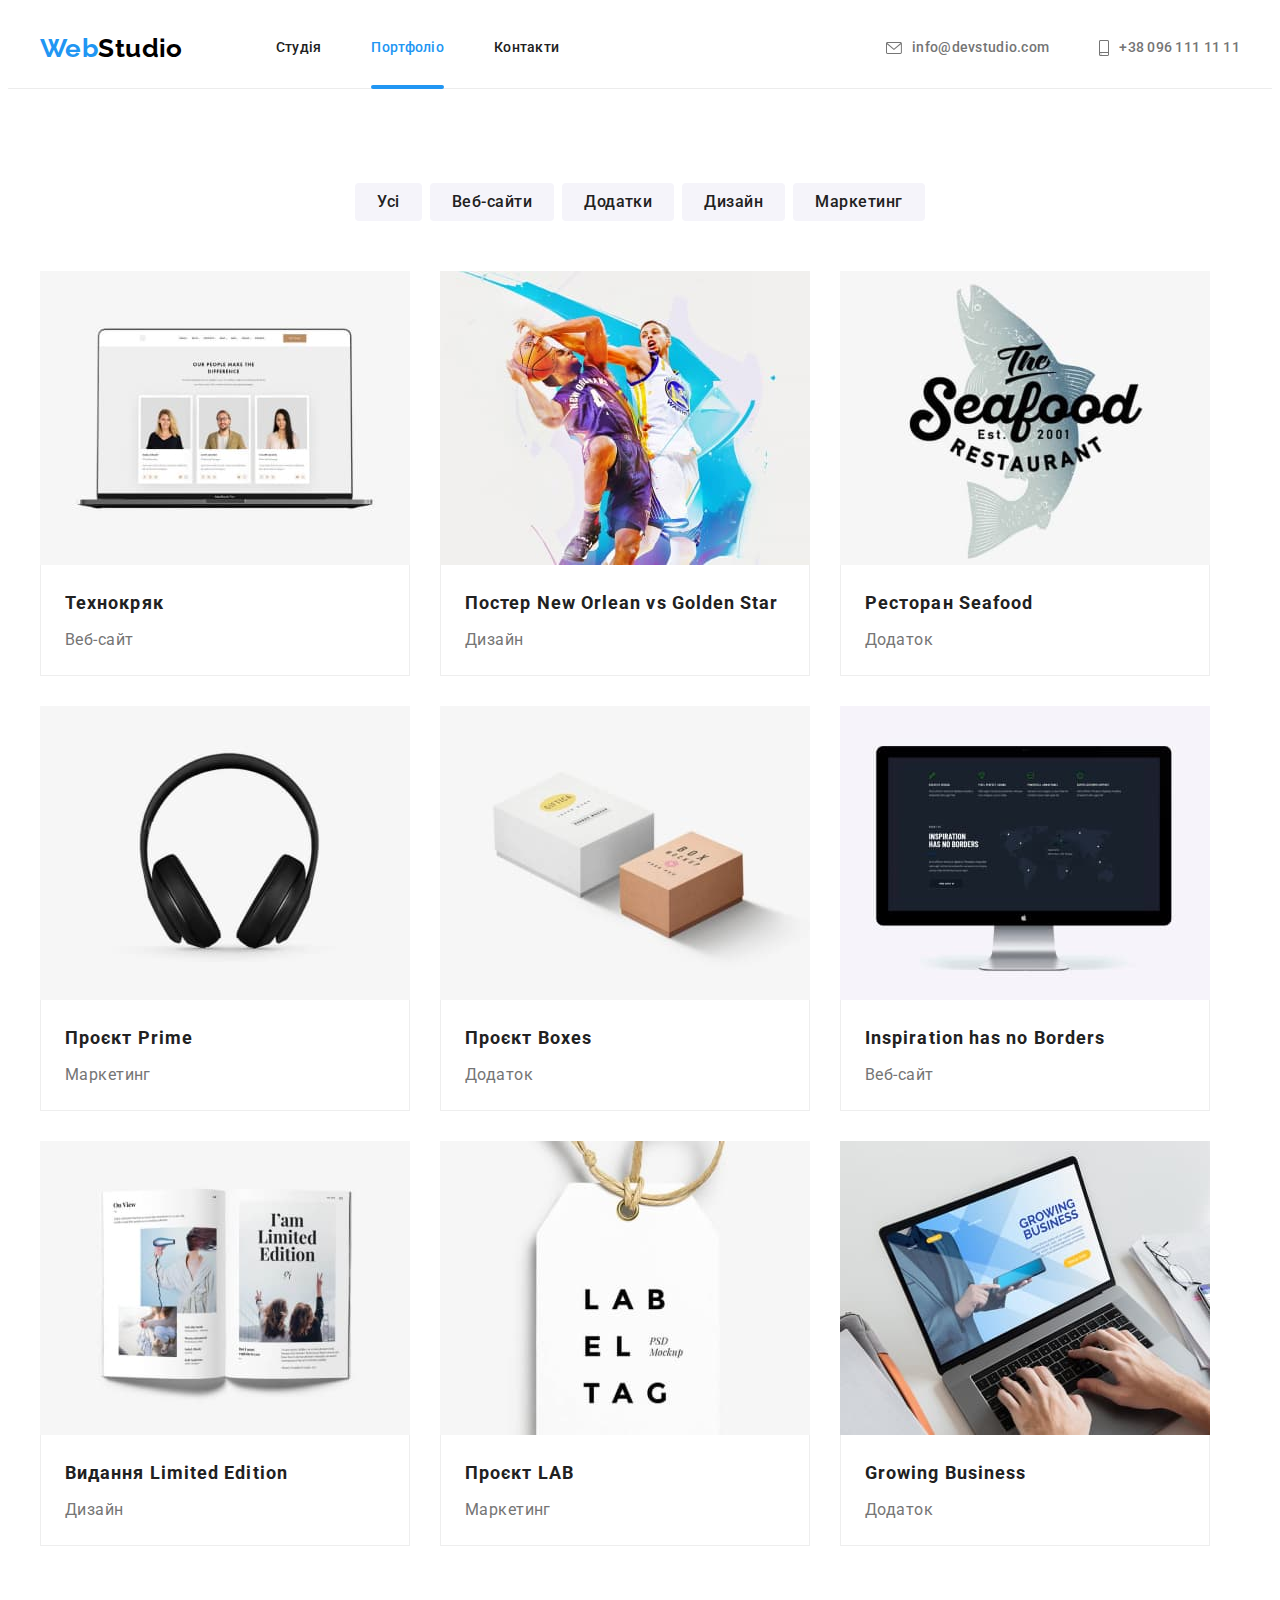
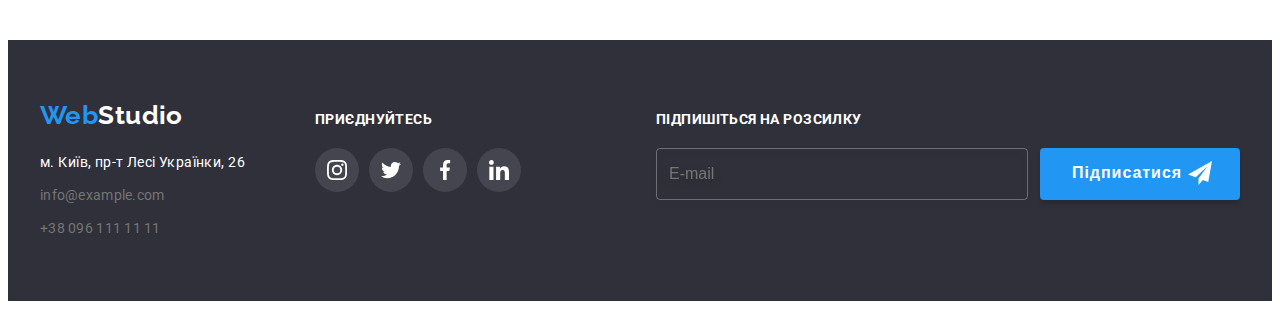
==== portfolio.html @ d04987ad "створили новий репозиторій" ====
<!DOCTYPE html>
<html lang="en">
  <head class="header">
    <meta charset="UTF-8" />
    <meta http-equiv="X-UA-Compatible" content="IE=edge" />
    <meta name="viewport" content="width=device-width, initial-scale=1.0" />
    <title>Document</title>
    <title>Snippets</title>
    <link rel="preconnect" href="https://fonts.googleapis.com" />
    <link rel="preconnect" href="https://fonts.gstatic.com" crossorigin />
    <link
      href="https://fonts.googleapis.com/css2?family=Raleway:wght@700&family=Roboto:wght@400;500;700;900&display=swap"
      rel="stylesheet"
    />
    <link
      rel="stylesheet"
      href="https://cdnjs.cloudflare.com/ajax/libs/modern-normalize/1.1.0/modern-normalize.min.css"
      integrity="sha512-wpPYUAdjBVSE4KJnH1VR1HeZfpl1ub8YT/NKx4PuQ5NmX2tKuGu6U/JRp5y+Y8XG2tV+wKQpNHVUX03MfMFn9Q=="
      crossorigin="anonymous"
      referrerpolicy="no-referrer"
    />
    <link rel="stylesheet" href="./css/styles.css" />
  </head>

  <body>
    <!-- header-portfolio -->

    <header class="header">
      <div class="container main-nav">
        <a class="logo" href="./index.html">Web<span class="logo-studio">Studio</span> </a>
        <nav class="header-nav">
          <ul class="site-nav">
            <li class="header-link"><a href="./index.html" class="link">Студія</a></li>
            <li class="header-link">
              <a href="./portfolio.html" class="link current">Портфоліо</a>
            </li>
            <li class="header-link"><a href="./" class="link">Контакти</a></li>
          </ul>
        </nav>
        <ul class="nav-contacts">
          <li class="contact-item">
            <a class="title-contact" href="mailto:info@devstudio.com">
              <svg class="contact-icon" width="16" height="12">
                <use href="./images/icons.svg#icon-envelope"></use></svg
              >info@devstudio.com</a
            >
          </li>
          <li class="contact-item">
            <a class="title-contact" href="tel:+380961111111">
              <svg class="contact-icon" width="10" height="16">
                <use href="./images/icons.svg#icon-smartphone"></use></svg
              >+38 096 111 11 11</a
            >
          </li>
        </ul>
      </div>
    </header>

    <!--main hero-->
    <main>
      <section class="main-portfolio">
        <div class="container">
          <!--H1 hidden-->
          <h1 class="vissually-hidden">Portfolio</h1>
          <ul class="buttons-portfolio">
            <li class="button-portfolio">
              <button class="button-filtr" type="button">Усі</button>
            </li>
            <li class="button-portfolio">
              <button class="button-filtr" type="button">Веб-сайти</button>
            </li>
            <li class="button-portfolio">
              <button class="button-filtr" type="button">Додатки</button>
            </li>
            <li class="button-portfolio">
              <button class="button-filtr" type="button">Дизайн</button>
            </li>
            <li class="button-portfolio">
              <button class="button-filtr" type="button">Маркетинг</button>
            </li>
          </ul>

          <ul class="photo-portfolio">
            <li class="filtr-item">
              <a class="portfolio-link" href="./portfolio.html">
                <div class="team-thumb">
                  <img src="./images/ourpeople.jpg" alt="ourpeople" width="370" height="294" />
                  <div class="portfolio-overlay">
                    <p class="portfolio-overlay-text">
                      Ресурс пропонує комплексні пропозиції з різним рівнем функціоналу та сервісів.
                      Все це дозволить відвідувачу отримати вичерпні відомості про компанію чи
                      приватну особу.
                    </p>
                  </div>
                </div>
                <div class="title-stule">
                  <h2 class="portfolio-title">Технокряк</h2>
                  <p class="title-filtr">Веб-сайт</p>
                </div>
              </a>
            </li>
            <li class="filtr-item">
              <a class="portfolio-link" href="./portfolio.html">
                <div class="team-thumb">
                  <img src="./images/bascetbool.jpg" alt="bascetbool" width="370" height="294" />
                  <div class="portfolio-overlay">
                    <p class="portfolio-overlay-text">
                      Ресурс пропонує комплексні пропозиції з різним рівнем функціоналу та сервісів.
                      Все це дозволить відвідувачу отримати вичерпні відомості про компанію чи
                      приватну особу.
                    </p>
                  </div>
                </div>
                <div class="title-stule">
                  <h2 class="portfolio-title">Постер New Orlean vs Golden Star</h2>
                  <p class="title-filtr">Дизайн</p>
                </div>
              </a>
            </li>
            <li class="filtr-item">
              <a class="portfolio-link" href="./portfolio.html">
                <div class="team-thumb">
                  <img src="./images/seafood.jpg" alt="seafood" width="370" height="294" />
                  <div class="portfolio-overlay">
                    <p class="portfolio-overlay-text">
                      Ресурс пропонує комплексні пропозиції з різним рівнем функціоналу та сервісів.
                      Все це дозволить відвідувачу отримати вичерпні відомості про компанію чи
                      приватну особу.
                    </p>
                  </div>
                </div>
                <div class="title-stule">
                  <h2 class="portfolio-title">Ресторан Seafood</h2>
                  <p class="title-filtr">Додаток</p>
                </div>
              </a>
            </li>
            <li class="filtr-item">
              <a class="portfolio-link" href="./portfolio.html">
                <div class="team-thumb">
                  <img src="./images/naysniki.jpg" alt="naysniki" width="370" height="294" />
                  <div class="portfolio-overlay">
                    <p class="portfolio-overlay-text">
                      Ресурс пропонує комплексні пропозиції з різним рівнем функціоналу та сервісів.
                      Все це дозволить відвідувачу отримати вичерпні відомості про компанію чи
                      приватну особу.
                    </p>
                  </div>
                </div>
                <div class="title-stule">
                  <h2 class="portfolio-title">Проєкт Prime</h2>
                  <p class="title-filtr">Маркетинг</p>
                </div>
              </a>
            </li>
            <li class="filtr-item">
              <a class="portfolio-link" href="./portfolio.html">
                <div class="team-thumb">
                  <img src="./images/box.jpg" alt="box" width="370" height="294" />
                  <div class="portfolio-overlay">
                    <p class="portfolio-overlay-text">
                      Ресурс пропонує комплексні пропозиції з різним рівнем функціоналу та сервісів.
                      Все це дозволить відвідувачу отримати вичерпні відомості про компанію чи
                      приватну особу.
                    </p>
                  </div>
                </div>
                <div class="title-stule">
                  <h2 class="portfolio-title">Проєкт Boxes</h2>
                  <p class="title-filtr">Додаток</p>
                </div>
              </a>
            </li>
            <li class="filtr-item">
              <a class="portfolio-link" href="./portfolio.html">
                <div class="team-thumb">
                  <img src="./images/comp.jpg" alt="comp" width="370" height="294" />
                  <div class="portfolio-overlay">
                    <p class="portfolio-overlay-text">
                      Ресурс пропонує комплексні пропозиції з різним рівнем функціоналу та сервісів.
                      Все це дозволить відвідувачу отримати вичерпні відомості про компанію чи
                      приватну особу.
                    </p>
                  </div>
                </div>
                <div class="title-stule">
                  <h2 class="portfolio-title">Inspiration has no Borders</h2>
                  <p class="title-filtr">Веб-сайт</p>
                </div>
              </a>
            </li>
            <li class="filtr-item">
              <a class="portfolio-link" href="./portfolio.html">
                <div class="team-thumb">
                  <img
                    src="./images/limitededition.jpg"
                    alt="book limitededition"
                    width="370"
                    height="294"
                  />
                  <div class="portfolio-overlay">
                    <p class="portfolio-overlay-text">
                      Ресурс пропонує комплексні пропозиції з різним рівнем функціоналу та сервісів.
                      Все це дозволить відвідувачу отримати вичерпні відомості про компанію чи
                      приватну особу.
                    </p>
                  </div>
                </div>
                <div class="title-stule">
                  <h2 class="portfolio-title">Видання Limited Edition</h2>
                  <p class="title-filtr">Дизайн</p>
                </div>
              </a>
            </li>
            <li class="filtr-item">
              <a class="portfolio-link" href="./portfolio.html">
                <div class="team-thumb">
                  <img src="./images/labeltag.jpg" alt="labeltag" width="370" height="294" />
                  <div class="portfolio-overlay">
                    <p class="portfolio-overlay-text">
                      Ресурс пропонує комплексні пропозиції з різним рівнем функціоналу та сервісів.
                      Все це дозволить відвідувачу отримати вичерпні відомості про компанію чи
                      приватну особу.
                    </p>
                  </div>
                </div>
                <div class="title-stule">
                  <h2 class="portfolio-title">Проєкт LAB</h2>
                  <p class="title-filtr">Маркетинг</p>
                </div>
              </a>
            </li>
            <li class="filtr-item">
              <a class="portfolio-link" href="./portfolio.html">
                <div class="team-thumb">
                  <img src="./images/nout.jpg" alt="nout" width="370" height="294" />
                  <div class="portfolio-overlay">
                    <p class="portfolio-overlay-text">
                      Ресурс пропонує комплексні пропозиції з різним рівнем функціоналу та сервісів.
                      Все це дозволить відвідувачу отримати вичерпні відомості про компанію чи
                      приватну особу.
                    </p>
                  </div>
                </div>
                <div class="title-stule">
                  <h2 class="portfolio-title">Growing Business</h2>
                  <p class="title-filtr">Додаток</p>
                </div>
              </a>
            </li>
          </ul>
        </div>
      </section>
    </main>
    <!--footer-->

    <footer class="footer">
      <div class="container footer-social">
        <div class="footer-contacts">
          <a class="logo" href="./index.html">Web<span class="logo-studiof">Studio</span> </a>

          <address class="footer-adress">
            <ul class="footer-list">
              <li class="footer-item">
                <a
                  class="title-adress"
                  href="https://goo.gl/maps/m3JeE5dXYkWtEr1z5"
                  target="_blank"
                  rel="noopener nofollow noreferrer"
                  >м. Київ, пр-т Лесі Українки, 26</a
                >
              </li>
              <li class="footer-item">
                <a class="title-contact" href="mailto:info@example.com">info@example.com</a>
              </li>
              <li class="footer-item">
                <a class="title-contact" href="tel:+380961111111">+38 096 111 11 11</a>
              </li>
            </ul>
          </address>
        </div>
        <div class="footer-social-link">
          <strong class="footer-title">приєднуйтесь</strong>
          <ul class="footer-social-list">
            <li class="social-items">
              <a
                class="social-links-footer"
                href="https://instagram.com"
                target="_blank"
                rel="noopener nofollow noreferrer"
                aria-label="Instagram icon"
              >
                <svg class="social-icon-footer" width="20" height="20">
                  <use href="./images/icons.svg#icon-instagram"></use>
                </svg>
              </a>
            </li>
            <li class="social-items">
              <a
                class="social-links-footer"
                href="https://twitter.com"
                target="_blank"
                rel="noopener nofollow noreferrer"
                aria-label="Twitter icon"
              >
                <svg class="social-icon-footer" width="20" height="20">
                  <use href="./images/icons.svg#icon-twitter"></use>
                </svg>
              </a>
            </li>
            <li class="social-items">
              <a
                class="social-links-footer"
                href="https://facebook.com"
                target="_blank"
                rel="noopener nofollow noreferrer"
                aria-label="Facebook icon"
              >
                <svg class="social-icon-footer" width="20" height="20">
                  <use href="./images/icons.svg#icon-facebook"></use>
                </svg>
              </a>
            </li>
            <li class="social-items">
              <a
                class="social-links-footer"
                href="https://linkedin.com"
                target="_blank"
                rel="noopener nofollow noreferrer"
                aria-label="Linkedin icon"
              >
                <svg class="social-icon-footer" width="20" height="20">
                  <use href="./images/icons.svg#icon-linkedin"></use>
                </svg>
              </a>
            </li>
          </ul>
        </div>
         <!-- FOOTER-FORM -->
         <div class="form-footer">
          <strong class="form-footer-title">Підпишіться на розсилку</strong>

          <form class="form-footer-email" name="form_footer_email" autocomplete="on">
            <div class="footer-form-list">
              
              <input class="input-footer" type="email" name="email" placeholder="E-mail" required />

              <label class="footer-form-label" for="Email"></label>
          
          </form>
              <button class="button-footer-form" type="submit">
                <span class="sabmit-footer"> Підписатися </span>
                <svg class="sabmit-footer-icon" width="24" height="24">
                  <use href="./images/icons.svg#icon-button-form"></use>
                </svg>
              </button>
            </div>
        </div>
      </div>
    </footer>
  </body>
</html>
---- css/styles.css ----
/* палітра кольлорів */



:root {
    --brand-color: #2196F3;
    --background-overlay: rgba(33, 150, 243, 0.9);
    --main-text-color: #757575;
    --primary-text-color: #212121;
    --secondary-text-color: #FFFFFF;
    --logo-text-color: #000000;
    --button-text-focus: #188CE8;
    --icons-color: #AFB1B8;
    --color-info: rgba(255, 255, 255, 0.6);
    --backrground-comand: #F5F4FA;
    --backrground-secondary: #2F303A;
    --primery-font: Roboto, san-serif;
    --secondary-font: Raleway, san-serif;
    --border-background: #ECECEC;
    --border-photo: #EEEEEE;
    --color-gradient: rgba(47, 48, 58, 0.4);
    --idx-header: 100;
    --idx-backdroup: 1000;
    /* --trnz-property-bcg: background-color;
    --trnz-property-shadow: box-shadow;
    --trnz-property-border: border;
    --trnz-property-transform: transform;
    --trnz-property-color: color; */
    --trnz-duration: 250ms;
    --trnz-tim-fnct: cubic-bezier(0.4, 0, 0.2, 1);

    /* --trns: opacity 2500ms cubic-bezier(0.4, 0, 0.2, 1),
        visibility 2500ms cubic-bezier(0.4, 0, 0.2, 1); */

}

body {
    background-color: var(--secondary-text-color);
    color: var(--main-text-color);
    font-family: var(--primery-font);
    font-size: 14px;
    letter-spacing: 0.03em;

}



ul {
    list-style: none;
    padding: 0;
    margin: 0;
}

.container {
    width: 1200px;
    margin-left: auto;
    margin-right: auto;
    padding-left: 15px;
    padding-right: 15px;
    /* outline: 2px solid red; */
}

/* зброси */
h1,
h2,
h3,
h4,
h5,
h6,
p {
    margin: 0;
}

img {
    display: block;
    max-width: 100%;
}

.footer-addres {
    font-style: normal;
}

button {
    display: block;
    cursor: pointer;
    border: none;
    border-radius: 4px;
}

.section {
    padding-top: 94px;
    padding-bottom: 94px;
}

.list {
    list-style: none;
    padding-left: 0;
    margin: 0;
}

.link {
    text-decoration: none;
    color: inherit;
}

/* HEADER */
.header {

    border-bottom: 1px solid var(--border-background)
}

.header-nav {
    margin-left: 93px;
}

/* main-nav ставимо навігацію в ряд */
.main-nav {
    display: flex;
    align-items: center;

}


/* LOGO */

.logo {

    color: var(--brand-color);
    text-decoration: none;
    font-family: var(--secondary-font);
    font-weight: 700;
    font-size: 26px;
    line-height: 1.19;

}

.logo-studio {
    color: var(--logo-text-color);

}

.logo-studiof {
    color: var(--secondary-text-color);
}

/* навігація хедера */
.site-nav {
    display: flex;

}

/* очистка крайньої геометрії, запрали в останного ел маргін */
.site-nav .header-link:not(:last-child) {

    margin-right: 50px;
}


.site-nav .link {
    display: block;
    position: relative;

    transition-property: color;
    transition-duration: var(--trnz-duration);
    transition-timing-function: var(--trnz-tim-fnct);

    padding-top: 32px;
    padding-bottom: 32px;

    color: var(--primary-text-color);
    text-decoration: none;
    font-family: var(--primery-font);
    font-weight: 500;
    line-height: 1.14;
    letter-spacing: 0.02em;
    font-style: normal;

}

.site-nav .link.current,
.site-nav .link:hover,
.site-nav .link:focus {
    color: var(--brand-color);
}

.site-nav .link.current::after {
    content: "";
    position: absolute;
    bottom: 0;
    left: 0;
    display: block;
    width: 100%;
    height: 4px;
    margin-bottom: -1px;
    background-color: var(--brand-color);
    border-radius: 2px;


}

.nav-contacts {
    display: flex;
    margin-left: auto;

}

.nav-contacts .contact-item+.contact-item {
    margin-left: 50px;
}

.title-contact {
    display: flex;
    align-items: center;

    transition-property: color;
    transition-duration: var(--trnz-duration);
    transition-timing-function: var(--trnz-tim-fnct);

    color: var(--main-text-color);
    text-decoration: none;
    font-style: normal;
    font-weight: 500;
    line-height: 1.14;
    letter-spacing: 0.02em;
}

.title-contact:hover,
.title-contact:focus {
    color: var(--brand-color);
}

/* svg для контактів */
.contact-icon {

    margin-right: 10px;
    fill: currentColor;
}


/* section-hero */
.hero {
    max-width: 1600px;
    height: 600px;

    background-color: var(--backrground-secondary);
    background-image: linear-gradient(to right,
            var(--color-gradient),
            var(--color-gradient)),
        url(../images/background-img.jpg);
    background-repeat: no-repeat;
    background-size: cover;
    background-position: center;

    text-align: center;
    padding: 200px 0;
    margin: 0 auto;

}

.hero-title {
    width: 696px;
    margin: 0 auto;


    color: var(--secondary-text-color);
    font-style: normal;
    font-weight: 900;
    font-size: 44px;
    line-height: 1.36;
    letter-spacing: 0.06em;
    text-transform: uppercase;

}

.button-main {
    display: inline-block;
    border-radius: 4px;
    min-width: 216px;
    margin-top: 30px;
    border: none;
    padding: 10px 32px;

    transition-property: background-color, color;
    transition-duration: var(--trnz-duration);
    transition-timing-function: var(--trnz-tim-fnct);

    background-color: var(--brand-color);
    color: var(--secondary-text-color);
    cursor: pointer;
    font-family: var(--primery-font);
    font-style: normal;
    font-weight: 700;
    font-size: 16px;
    line-height: 1.88;
    align-items: center;
    text-align: center;
    letter-spacing: 0.06em;


}

.button-main:hover,
.button-main:focus {
    color: var(--secondary-text-color);
    background-color: var(--button-text-focus);
}

/* section-features */
.our-features {
    padding: 94px 0;
}

.vissually-hidden {
    position: absolute;
    width: 1px;
    height: 1px;
    margin: -1px;
    border: 0;
    padding: 0;

    white-space: normal;
    clip-path: inset(100%);
    clip: rect(0 0 0 0);
    overflow: hidden;
}

.section-features {
    display: flex;
}

.section-features .feauter-title {
    margin-bottom: 10px;

    font-size: 14px;
    color: var(--primary-text-color);
}

.section-features>.item {
    width: 270px;
    flex-basis: calc(100%/4 - 30px);
    margin-right: 30px;

}

.item:last-child {
    margin-right: 0;
}

/* icon-features-div (наші особливості svg) */
.icon-features {
    display: flex;
    justify-content: center;
    align-items: center;
    background-color: var(--backrground-comand);
    width: 270px;
    height: 120px;
    margin-bottom: 30px;
}



.section-features>.item:first-child {
    margin-left: 0;
}

.features-text {
    font-weight: 400;
    line-height: 1.71;

}

/* section-servise */
.style-servis {
    padding-bottom: 94px;
}

.service-title {
    margin-bottom: 50px;
    font-style: normal;
    font-weight: 700;
    font-size: 14px;
    line-height: 1.14;

}

.service-photo {

    display: flex;

}

.photo-item {

    width: 370px;
    margin-right: 30px;
    width: 100%;

}

.photo-item:nth-child(3n) {
    margin-right: 0;
}

.service-title,
.comand-title,
.clients-title {
    font-style: normal;
    color: var(--primary-text-color);
    font-weight: 700;
    font-size: 36px;
    line-height: 1.17;
    text-align: center;
}

.wrapper {
    position: relative;
}

.overlay-box {}

.overlay-text {
    position: absolute;
    bottom: 0;
    width: 100%;
    display: flex;
    align-items: center;
    justify-content: center;
    height: 70px;
    background-color: rgba(47, 48, 58, 0.8);
    font-weight: 700;
    line-height: 1.14;
    text-transform: uppercase;
    color: var(--secondary-text-color);


}


/* <!--section Наша команда--> */
.comand {
    background-color: var(--backrground-comand);
    padding: 94px 0;
}

.our-comand {

    display: flex;

}

.photo-comand {
    margin-right: 30px;
    background-color: var(--secondary-text-color);
    box-shadow: 0px 1px 3px rgba(0, 0, 0, 0.12),
        0px 1px 1px rgba(0, 0, 0, 0.14), 0px 2px 1px rgba(0, 0, 0, 0.2);
    border-radius: 0px 0px 4px 4px;
}

.photo-comand:nth-child(4n) {
    margin-right: 0;
}

.comand-title {
    margin-bottom: 50px;

}

.comand-position {
    padding-top: 30px;
    padding-bottom: 30px;
}

.name-title {
    margin-bottom: 10px;
    font-style: normal;
    color: var(--primary-text-color);
    font-weight: 500;
    font-size: 16px;
    line-height: 1.19;
    text-align: center;
}

.position-title {
    font-style: normal;
    font-size: 16px;
    line-height: 1.19;
    text-align: center;
}

/* стилі для лінків соцмереж */
.social {
    display: flex;
    justify-content: center;
    align-items: center;
    gap: 10px;
    margin-top: 16px;

}

.social-links {
    display: flex;
    align-items: center;
    justify-content: center;

    transition-property: color, background-color;
    transition-duration: var(--trnz-duration);
    transition-timing-function: var(--trnz-tim-fnct);

    width: 44px;
    height: 44px;
    color: var(--icons-color);
    background-color: var(--secondary-text-color);
    border-radius: 50%;

}

.social-links:hover,
.social-links:focus {
    color: var(--secondary-text-color);

    background-color: var(--brand-color);
}

.social-icon {
    fill: currentColor;
}

/* section class="clients */


.clients-title {
    margin-bottom: 50px;

}

.our-clients {
    display: flex;
    gap: 30px;
}

.clients-link {
    display: flex;
    align-items: center;
    justify-content: center;

    transition-property: color;
    transition-duration: var(--trnz-duration);
    transition-timing-function: var(--trnz-tim-fnct);

    width: 170px;
    height: 92px;
    border: 1px solid currentColor;
    border-radius: 4px;
    color: var(--icons-color);
}

.clients-icon {
    fill: currentColor;
}

.clients-link:hover,
.clients-link:focus {
    color: var(--brand-color);

}


/* footer */
.footer {
    background-color: var(--backrground-secondary);
    padding: 60px 0;
}


.footer-adress {
    margin-top: 20px;
}

.footer-item {
    margin-bottom: 9px;
}

.footer-item:last-child {
    margin-bottom: 0;
}

.title-adress {

    text-decoration: none;
    color: var(--secondary-text-color);
    line-height: 1.71;
    font-style: normal;
    font-weight: 400;
}

.footer-item>.title-contact {

    font-style: normal;
    font-weight: 400;
    line-height: 1.71;
}

.footer-social {
    display: flex;
    align-items: baseline;
}

.footer-title {
    margin-bottom: 20px;
    font-style: normal;
    font-weight: 700;
    font-size: 14px;
    line-height: 1.14;
    letter-spacing: 0.03em;
    text-transform: uppercase;

    color: var(--secondary-text-color);
}

.footer-social-list {
    display: flex;
    align-content: center;
    justify-content: center;
    gap: 10px;
    margin-top: 20px;
    /* margin-right: 93px; */
}

.social-links-footer {
    display: flex;
    align-items: center;
    justify-content: center;

    transition-property: color, background-color;
    transition-duration: var(--trnz-duration);
    transition-timing-function: var(--trnz-tim-fnct);

    width: 44px;
    height: 44px;
    color: var(--secondary-text-color);
    background-color: rgba(255, 255, 255, 0.1);

    border-radius: 50%;
    /* margin-top: 16px; */
}

.social-links-footer:hover,
.social-links-footer:focus {
    color: var(--secondary-text-color);

    background-color: var(--brand-color);
}

.social-icon-footer {
    fill: currentColor;
}

.footer-contacts {
    margin-right: 70px;
}

/* form-footer */
.form-footer {
    margin-left: auto;
}

.form-footer-title {
    margin-bottom: 20px;

    font-style: normal;
    font-weight: 700;
    font-size: 14px;
    line-height: 1.14;

    text-transform: uppercase;
    color: var(--secondary-text-color);

}

.form-footer-email {

    margin-top: 20px;
}



.footer-form-list {
    display: flex;


}

.input-footer {
    display: flex;
    align-items: center;
    height: 50px;
    width: 358px;
    font-weight: 400;
    font-size: 16px;
    line-height: 1.25;

    padding: 0;
    padding-left: 12px;
    margin-right: 12px;
    border-radius: 4px;

    color: rgba(255, 255, 255, 0.6);
    background-color: transparent;
    border: 1px solid rgba(255, 255, 255, 0.3);
    filter: drop-shadow(0px 4px 4px rgba(0, 0, 0, 0.15));

    transition-property: color, background-color;
    transition-duration: var(--trnz-duration);
    transition-timing-function: var(--trnz-tim-fnct);
}

.input-footer::placeholder {
    color: var(--main-text-color);


}

.input-footer:active {
    background-color: var(--backrground-secondary);

}

.input-footer:hover,
.input-footer:focus {
    color: var(--main-text-color);
    border-color: var(--icons-color);


}


.footer-form-label {
    position: absolute;

    top: 50%;
    left: 16px;
    font-weight: 400;
    font-size: 16px;
    line-height: 1.25;
    color: rgba(255, 255, 255, 0.6);
    transform: translate(0, -50%);
}


.button-footer-form {
    position: relative;
    display: flex;
    padding: 10px 32px;
    width: 200px;
    gap: 10px;

    color: var(--secondary-text-color);
    background-color: var(--brand-color);
    box-shadow: 0px 4px 4px rgba(0, 0, 0, 0.15);

    transition-property: background-color;
    transition-duration: var(--trnz-duration);
    transition-timing-function: var(--trnz-tim-fnct);
}

.button-footer-form:active {
    background-color: var(--brand-color);

}

.button-footer-form:hover,
.button-footer-form:focus {
    color: var(--secondary-text-color);
    background-color: var(--button-text-focus);

}


.sabmit-footer-icon {
    position: absolute;
    top: 13px;
    right: 28px;


}

.sabmit-footer {
    display: flex;
    font-weight: 700;
    font-size: 16px;
    line-height: 1.88;
    letter-spacing: 0.06em;
    color: var(--secondary-text-color);

}





/*  PORTFOLIO */
/* buttons-potfolio */
.buttons-portfolio {
    display: flex;
    margin-bottom: 50px;
    justify-content: center;
}

.button-portfolio {
    border: none;
    margin-right: 8px;

}

.button-portfolio:nth-child(5n) {
    margin-right: 0;
}

/* button-filtr */
.button-filtr {
    padding: 6px 22px;

    background-color: var(--backrground-comand);
    color: var(--primary-text-color);
    cursor: pointer;
    transition-property: color, background-color, box-shadow;
    transition-duration: var(--trnz-duration);
    transition-timing-function: var(--trnz-tim-fnct);


    border-radius: 4px;
    font-family: var(--primery-font);
    font-style: normal;
    font-weight: 500;
    font-size: 16px;
    line-height: 1.62;
    text-align: center;
    letter-spacing: 0.03em;
}

.button-filtr:hover {
    color: var(--secondary-text-color);
    background-color: var(--brand-color);
    box-shadow: 0px 3px 1px rgba(0, 0, 0, 0.1), 0px 1px 2px rgba(0, 0, 0, 0.08), 0px 2px 2px rgba(0, 0, 0, 0.12);

}

.button-filtr:focus {
    color: var(--secondary-text-color);
    background-color: var(--brand-color);
    border-radius: 4px;
    box-shadow: 0px 3px 1px rgba(0, 0, 0, 0.1), 0px 1px 2px rgba(0, 0, 0, 0.08), 0px 2px 2px rgba(0, 0, 0, 0.12);

}

/* modal-window  */
.backdrop.is-hidden {
    visibility: hidden;
    opacity: 0;
    pointer-events: none;
}

.backdrop {
    position: fixed;
    top: 0;
    left: 0;
    z-index: var(--idx-backdroup);
    width: 100%;
    height: 100%;
    background-color: rgba(0, 0, 0, 0.2);
    backdrop-filter: blur(1px);
    transition: opacity 250ms cubic-bezier(0.4, 0, 0.2, 1),
        visibility 250ms cubic-bezier(0.4, 0, 0.2, 1);

}

.modal {

    position: absolute;
    top: 50%;
    left: 50%;
    padding: 40px 40px;

    /* transform: translateX(-50%);
    transform: translateY(-50%); */
    transform: translate(-50%, -50%) scale(1);
    z-index: 1000;
    transition-property: transform;
    transition-duration: var(--trnz-duration);
    transition-timing-function: var(--trnz-tim-fnct);

    width: 528px;
    height: 581px;
    border-radius: 4px;
    background-color: var(--secondary-text-color);
    box-shadow: 0px 1px 3px rgba(0, 0, 0, 0.12),
        0px 1px 1px rgba(0, 0, 0, 0.14),
        0px 2px 1px rgba(0, 0, 0, 0.2);
}

.backdrop.is-hidden .modal {
    transform: translate(-50%, -65%) scale(0.1);

}

.close-button {
    position: absolute;
    top: 8px;
    right: 8px;
    display: flex;
    align-items: center;
    justify-content: center;

    border-radius: 50%;
    border: 1px solid var(--icons-color);
    cursor: pointer;
    padding: 0;
    width: 30px;
    height: 30px;
    background-color: transparent;



}

.close-button-icon {
    fill: currentColor;
    transition-property: color;
    transition-duration: var(--trnz-duration);
    transition-timing-function: var(--trnz-tim-fnct);
}

.close-button:hover,
.close-button:focus {
    fill: var(--brand-color);

}

.close-button-icon:hover,
.close-button-icon:focus {
    color: var(--brand-color);
}

/* modal-form */

.strong-modal-form {
    display: flex;
    /* text-align: center; */
    justify-content: center;
    margin-bottom: 12px;
    font-weight: 700;
    font-size: 20px;
    line-height: 1.15;

    color: var(--primary-text-color);
}

.modal-form {

    /* margin-left: 0;
    margin-right: 0;

    justify-content: center;
    align-items: flex-start; */
}



.form-group-modal {
    margin-bottom: 20px;
}

/* label-name, phone, mail */
.form-field {
    position: relative;
    display: block;

    /* margin-bottom: 10px; */
    color: var(--logo-text-color);
}

.form-field-last {
    margin-bottom: 0;
}

.form-field:focus-within,
.form-field:hover,
.form-field:active {
    color: var(--brand-color);
}

.span-label-modal {
    /* position: absolute; */
    display: block;
    /* top: -18px; */

    margin-bottom: 4px;
    /* font-weight: 400; */
    font-size: 12px;
    line-height: 1.16;
    letter-spacing: 0.01em;
    color: var(--main-text-color);
    text-transform: capitalize;
}



.form-input-modal {


    width: 100%;
    height: 40px;
    margin-bottom: 0;

    padding: 0 40px;
    font: inherit;
    font-size: 16px;
    line-height: 1.71;
    color: var(--logo-text-color);
    border: 1px solid rgba(33, 33, 33, 0.2);
    border-radius: 4px;

    transition-property: border-color, color, transform;
    transition-duration: var(--trnz-duration);
    transition-timing-function: var(--trnz-tim-fnct);
    /* caret-color: var(--logo-text-color); */
}

.form-input-modal:focus-within,
.form-input-modal:hover,
.form-input-modal:active {
    border: 1px solid var(--brand-color);
    outline: none;
    color: var(--logo-text-color);
}


.form-icon-modal {
    position: absolute;

    top: 50%;
    left: 12px;
    fill: currentColor;
    /* transform: translateY(-50%); */
    transition-property: color;
    transition-duration: var(--trnz-duration);
    transition-timing-function: var(--trnz-tim-fnct);
}

.form-icon-modal:focus-withi>input,
.form-icon-modal:hover>input,
.form-icon-modal:active {

    color: var(--brand-color);
}

/* .form-input-modal:focus-within .form-icon-modal {
    color: var(--brand-color);
} */



.form-message {
    height: 120px;
    width: 100%;
    padding: 12px 16px;
    resize: none;


    border: 1px solid rgba(33, 33, 33, 0.2);
    border-radius: 4px;
    font-weight: 400;
    font-size: 12px;
    line-height: calc(14/12);
    letter-spacing: 0.01em;

    color: rgba(117, 117, 117, 0.5);
    transition-property: border-color, color, transform;
    transition-duration: var(--trnz-duration);
    transition-timing-function: var(--trnz-tim-fnct);

    caret-color: var(--logo-text-color);


}

.form-message:focus-within,
.form-message:hover,
.form-message:active {
    border: 1px solid var(--brand-color);
    outline: none;
}

/* form-checkbox */


.form-agreement {
    position: relative;

    display: flex;
    align-items: center;
    justify-content: center;
    gap: 7px;
    margin-bottom: 28px;

    height: 24px;

}

.form-checkbox {
    /* appearance: none; */
    position: absolute;
    display: inline-block;
    cursor: pointer;
    background-image: url(../images/icon\ check.svg);
    margin-bottom: 30px;

    width: 16px;
    height: 15px;
    border: 2px solid var(--secondary-text-color);
    border-radius: 2px;
    top: 50%;
    left: 17px;
    transform: translateY(-50%);


    transition-property: background-color, color;
    transition-duration: var(--trnz-duration);
    transition-timing-function: var(--trnz-tim-fnct);

}

.form-checkbox:checked {
    background-color: var(--brand-color);
    color: var(--secondary-text-color);
    outline: transparent;
}


.form-agreement-text {
    user-select: none;
    font-weight: 400;
    line-height: 1.71;
    padding-left: 23px;
}



.form-chechbox-icon .unchecked {
    opacity: 1;
}

.form-chechbox:checked+.form-chechbox-icon .unchecked {
    opacity: 0;
    transition-property: background-color;
    transition-duration: var(--trnz-duration);
    transition-timing-function: var(--trnz-tim-fnct);
}



.form-chechbox-icon .checked {
    opacity: 0;
}

.form-chechbox:checked+.form-chechbox-icon .checked {
    opacity: 1;
    transition-property: background-color;
    transition-duration: var(--trnz-duration);
    transition-timing-function: var(--trnz-tim-fnct);
}

.form-agreement-link {
    color: var(--brand-color);
    /* text-decoration: none; */
}

.button-form-modal {
    display: block;
    margin: 0 auto;

    min-width: 200px;
    padding: 18px 32px;
    font-weight: 700;
    letter-spacing: 0.06em;
    color: var(--secondary-text-color);
    background: var(--brand-color);
    box-shadow: 0px 4px 4px rgb(0 0 0 / 15%);
    border-radius: 4px;
    transition-property: background-color;
    transition-duration: var(--trnz-duration);
    transition-timing-function: var(--trnz-tim-fnct);
}

.button-form-modal:hover,
.button-form-modal:focus {
    color: var(--secondary-text-color);
    background-color: var(--button-text-focus);
}

/* main-portfolio */
.main-portfolio {
    padding: 94px 0;
}

/* photo-portfolio */
.photo-portfolio {

    display: flex;
    flex-wrap: wrap;

}


.filtr-item {
    margin-right: 30px;
    margin-bottom: 30px;
}

.portfolio-link {
    display: block;
    text-decoration: none;
    color: inherit;

    transition-property: border, box-shadow;
    transition-duration: var(--trnz-duration);
    transition-timing-function: var(--trnz-tim-fnct);

}

.portfolio-link:hover {
    border: 1px solid color var(--secondary-text-color);
    box-shadow: 0px 1px 1px rgba(0, 0, 0, 0.12), 0px 4px 4px rgba(0, 0, 0, 0.06), 1px 4px 6px rgba(0, 0, 0, 0.16);
}

.portfolio-link:focus {
    border: 1px solid color var(--secondary-text-color);
    box-shadow: 0px 1px 1px rgba(0, 0, 0, 0.12), 0px 4px 4px rgba(0, 0, 0, 0.06), 1px 4px 6px rgba(0, 0, 0, 0.16);
}

.filtr-item:nth-child(3n) {
    margin-right: 0;
}

.filtr-item:nth-last-child(-n+3) {
    margin-bottom: 0;
}

.title-stule {
    padding-top: 20px;
    padding-right: 24px;
    padding-bottom: 20px;
    padding-left: 24px;
    border: 1px solid var(--border-photo);
    border-top: none;

}

/* portfolio-title */
.portfolio-title {

    margin-bottom: 4px;
    color: var(--primary-text-color);
    font-style: normal;
    font-weight: 700;
    font-size: 18px;
    line-height: 2.0;
    letter-spacing: 0.06em;
}

/* title-filtr */
.title-filtr {

    font-style: normal;
    font-weight: 400;
    font-size: 16px;
    line-height: 1.88;
}

.team-thumb {
    position: relative;
    overflow: hidden;
}

.portfolio-overlay {
    position: absolute;
    top: 0;
    left: 0;
    transform: translateY(101%);

    transition-property: transform;
    transition-duration: var(--trnz-duration);
    transition-timing-function: var(--trnz-tim-fnct);

    backdrop-filter: blur(1px);
    display: flex;
    align-items: center;
    width: 100%;
    height: 100%;

    background-color: var(--background-overlay);
}

.portfolio-overlay-text {
    padding: 0 24px;

    font-style: normal;
    font-weight: 400;
    font-size: 18px;
    line-height: 1.56;
    color: var(--secondary-text-color);
}

/* .filtr-item:hover .portfolio-overlay {
    transform: translateY(0);

} */

.portfolio-link:hover .portfolio-overlay,
.portfolio-link:focus .portfolio-overlay {
    transform: translateY(0);
}
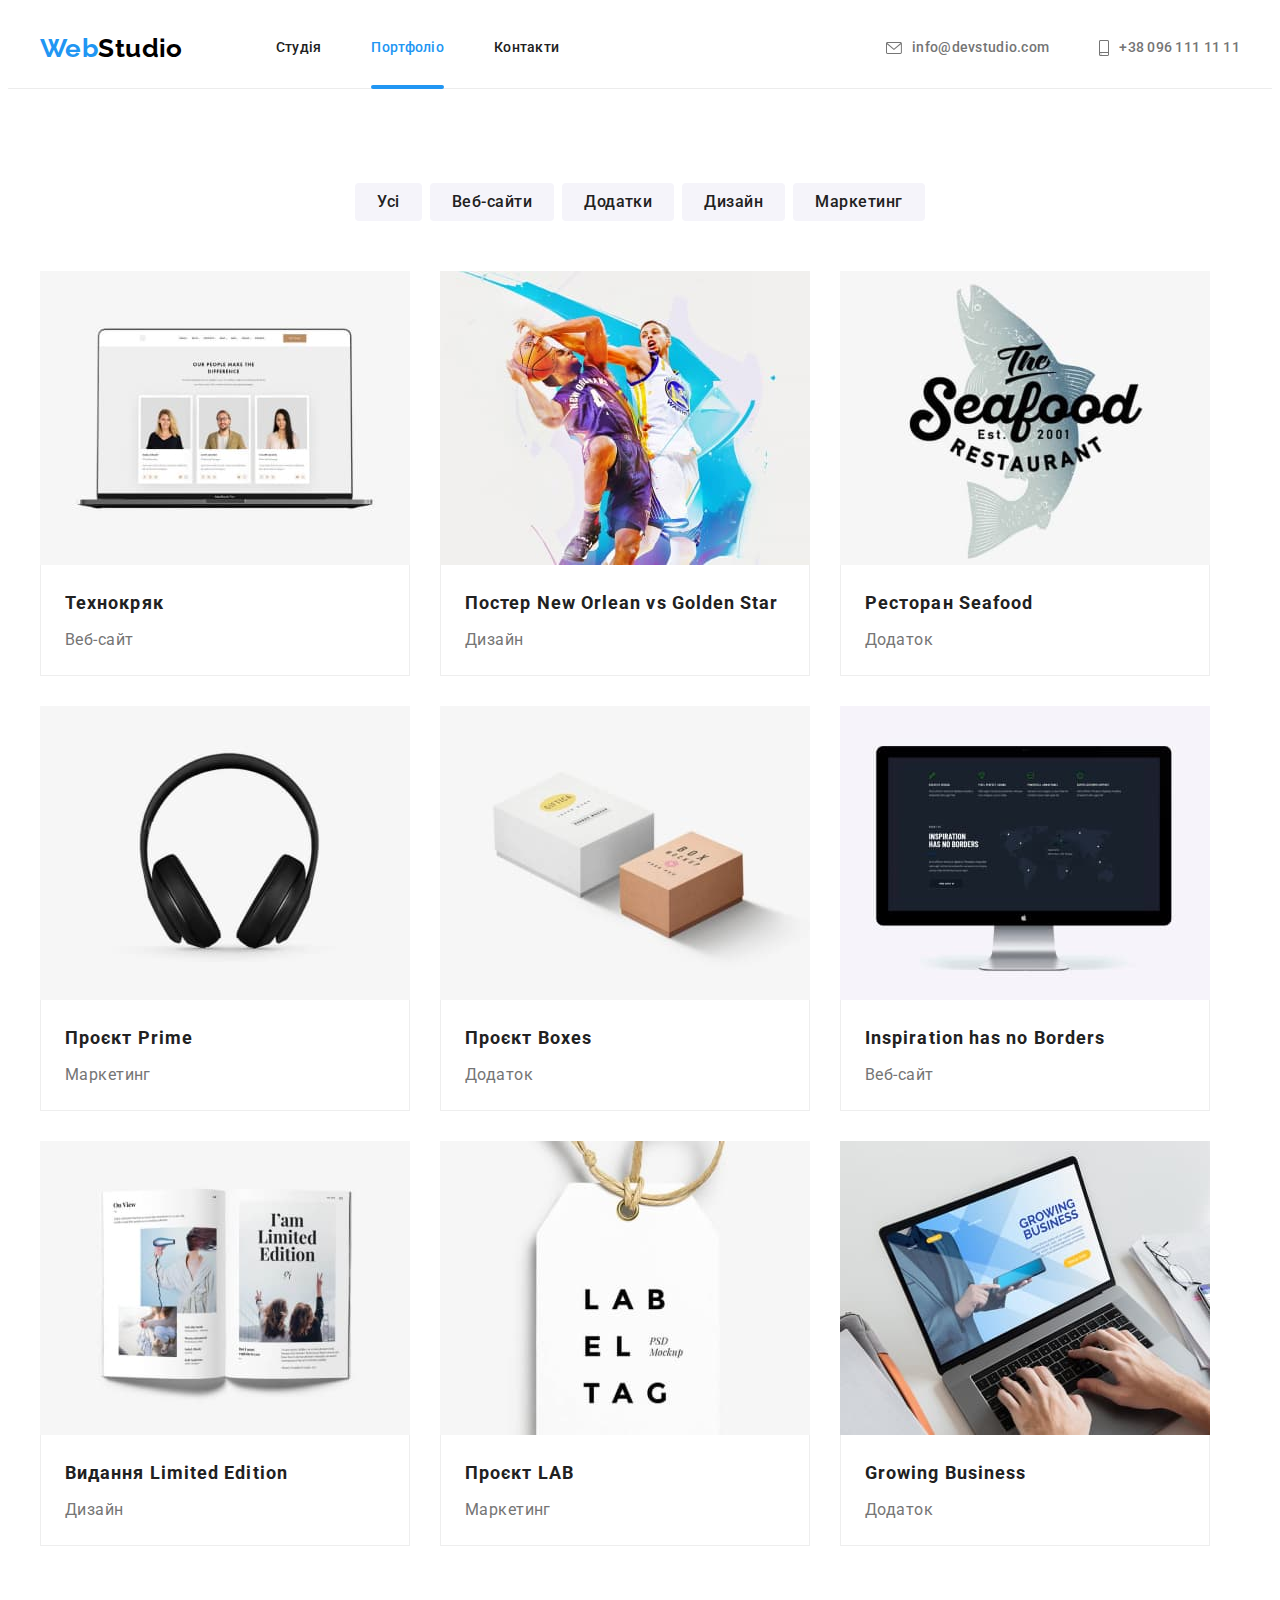
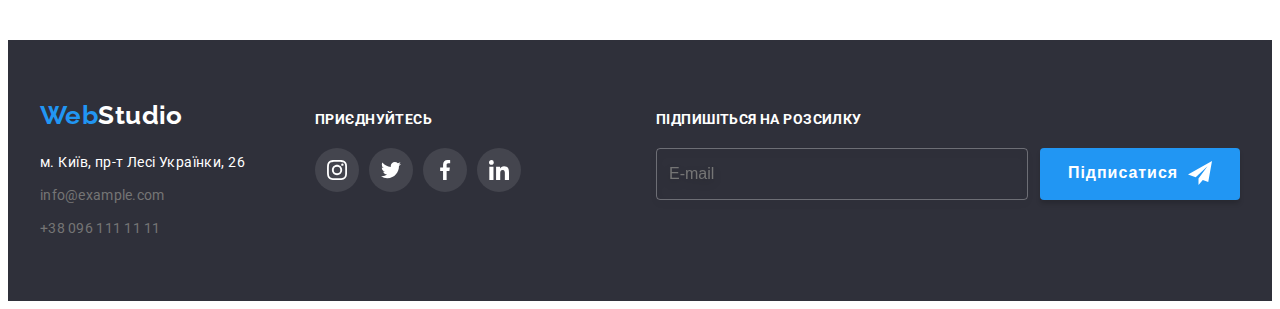
==== commit 3d2fee81: "BEM" ====
--- a/portfolio.html
+++ b/portfolio.html
@@ -26,18 +26,18 @@
     <!-- header-portfolio -->
 
     <header class="header">
-      <div class="container main-nav">
-        <a class="logo" href="./index.html">Web<span class="logo-studio">Studio</span> </a>
-        <nav class="header-nav">
-          <ul class="site-nav">
-            <li class="header-link"><a href="./index.html" class="link">Студія</a></li>
-            <li class="header-link">
+      <div class="header__container container">
+        <a class="logo header__logo" href="./index.html">Web<span class="logo-studio">Studio</span> </a>
+        <nav class="header__nav">
+          <ul class="nav__list">
+            <li class="nav__link link"><a href="./index.html" class="link">Студія</a></li>
+            <li class="nav__link link">
               <a href="./portfolio.html" class="link current">Портфоліо</a>
             </li>
-            <li class="header-link"><a href="./" class="link">Контакти</a></li>
+            <li class="nav__link"><a href="./" class="link">Контакти</a></li>
           </ul>
         </nav>
-        <ul class="nav-contacts">
+        <ul class="nav__contacts">
           <li class="contact-item">
             <a class="title-contact" href="mailto:info@devstudio.com">
               <svg class="contact-icon" width="16" height="12">
@@ -257,7 +257,7 @@
     <footer class="footer">
       <div class="container footer-social">
         <div class="footer-contacts">
-          <a class="logo" href="./index.html">Web<span class="logo-studiof">Studio</span> </a>
+          <a class="logo logo-footer" href="./index.html">Web<span class="logo-studiof">Studio</span> </a>
 
           <address class="footer-adress">
             <ul class="footer-list">
--- a/css/styles.css
+++ b/css/styles.css
@@ -21,16 +21,9 @@
     --color-gradient: rgba(47, 48, 58, 0.4);
     --idx-header: 100;
     --idx-backdroup: 1000;
-    /* --trnz-property-bcg: background-color;
-    --trnz-property-shadow: box-shadow;
-    --trnz-property-border: border;
-    --trnz-property-transform: transform;
-    --trnz-property-color: color; */
+
     --trnz-duration: 250ms;
     --trnz-tim-fnct: cubic-bezier(0.4, 0, 0.2, 1);
-
-    /* --trns: opacity 2500ms cubic-bezier(0.4, 0, 0.2, 1),
-        visibility 2500ms cubic-bezier(0.4, 0, 0.2, 1); */
 
 }
 
@@ -43,8 +36,6 @@
 
 }
 
-
-
 ul {
     list-style: none;
     padding: 0;
@@ -57,7 +48,7 @@
     margin-right: auto;
     padding-left: 15px;
     padding-right: 15px;
-    /* outline: 2px solid red; */
+
 }
 
 /* зброси */
@@ -109,12 +100,12 @@
     border-bottom: 1px solid var(--border-background)
 }
 
-.header-nav {
+.header__nav {
     margin-left: 93px;
 }
 
-/* main-nav ставимо навігацію в ряд */
-.main-nav {
+/* header-container ставимо навігацію в ряд */
+.header__container {
     display: flex;
     align-items: center;
 
@@ -123,7 +114,7 @@
 
 /* LOGO */
 
-.logo {
+.header__logo {
 
     color: var(--brand-color);
     text-decoration: none;
@@ -131,32 +122,41 @@
     font-weight: 700;
     font-size: 26px;
     line-height: 1.19;
-
 }
 
 .logo-studio {
     color: var(--logo-text-color);
+}
+
+.logo-footer {
+    color: var(--brand-color);
+    text-decoration: none;
+    font-family: var(--secondary-font);
+    font-weight: 700;
+    font-size: 26px;
+    line-height: 1.19;
 
 }
 
 .logo-studiof {
+
     color: var(--secondary-text-color);
 }
 
 /* навігація хедера */
-.site-nav {
+.nav__list {
     display: flex;
 
 }
 
 /* очистка крайньої геометрії, запрали в останного ел маргін */
-.site-nav .header-link:not(:last-child) {
+.nav__link:not(:last-child) {
 
     margin-right: 50px;
 }
 
 
-.site-nav .link {
+.nav__link .link {
     display: block;
     position: relative;
 
@@ -177,13 +177,13 @@
 
 }
 
-.site-nav .link.current,
-.site-nav .link:hover,
-.site-nav .link:focus {
+.nav__list .link.current,
+.nav__list .link:hover,
+.nav__list .link:focus {
     color: var(--brand-color);
 }
 
-.site-nav .link.current::after {
+.nav__list .link.current::after {
     content: "";
     position: absolute;
     bottom: 0;
@@ -198,13 +198,13 @@
 
 }
 
-.nav-contacts {
+.nav__contacts {
     display: flex;
     margin-left: auto;
 
 }
 
-.nav-contacts .contact-item+.contact-item {
+.nav__contacts .contact-item+.contact-item {
     margin-left: 50px;
 }
 
@@ -295,8 +295,6 @@
     align-items: center;
     text-align: center;
     letter-spacing: 0.06em;
-
-
 }
 
 .button-main:hover,
@@ -750,7 +748,7 @@
 .button-footer-form {
     position: relative;
     display: flex;
-    padding: 10px 32px;
+    padding: 10px 28px;
     width: 200px;
     gap: 10px;
 
@@ -1180,7 +1178,7 @@
     margin: 0 auto;
 
     min-width: 200px;
-    padding: 18px 32px;
+    padding: 10px 52px;
     font-weight: 700;
     letter-spacing: 0.06em;
     color: var(--secondary-text-color);
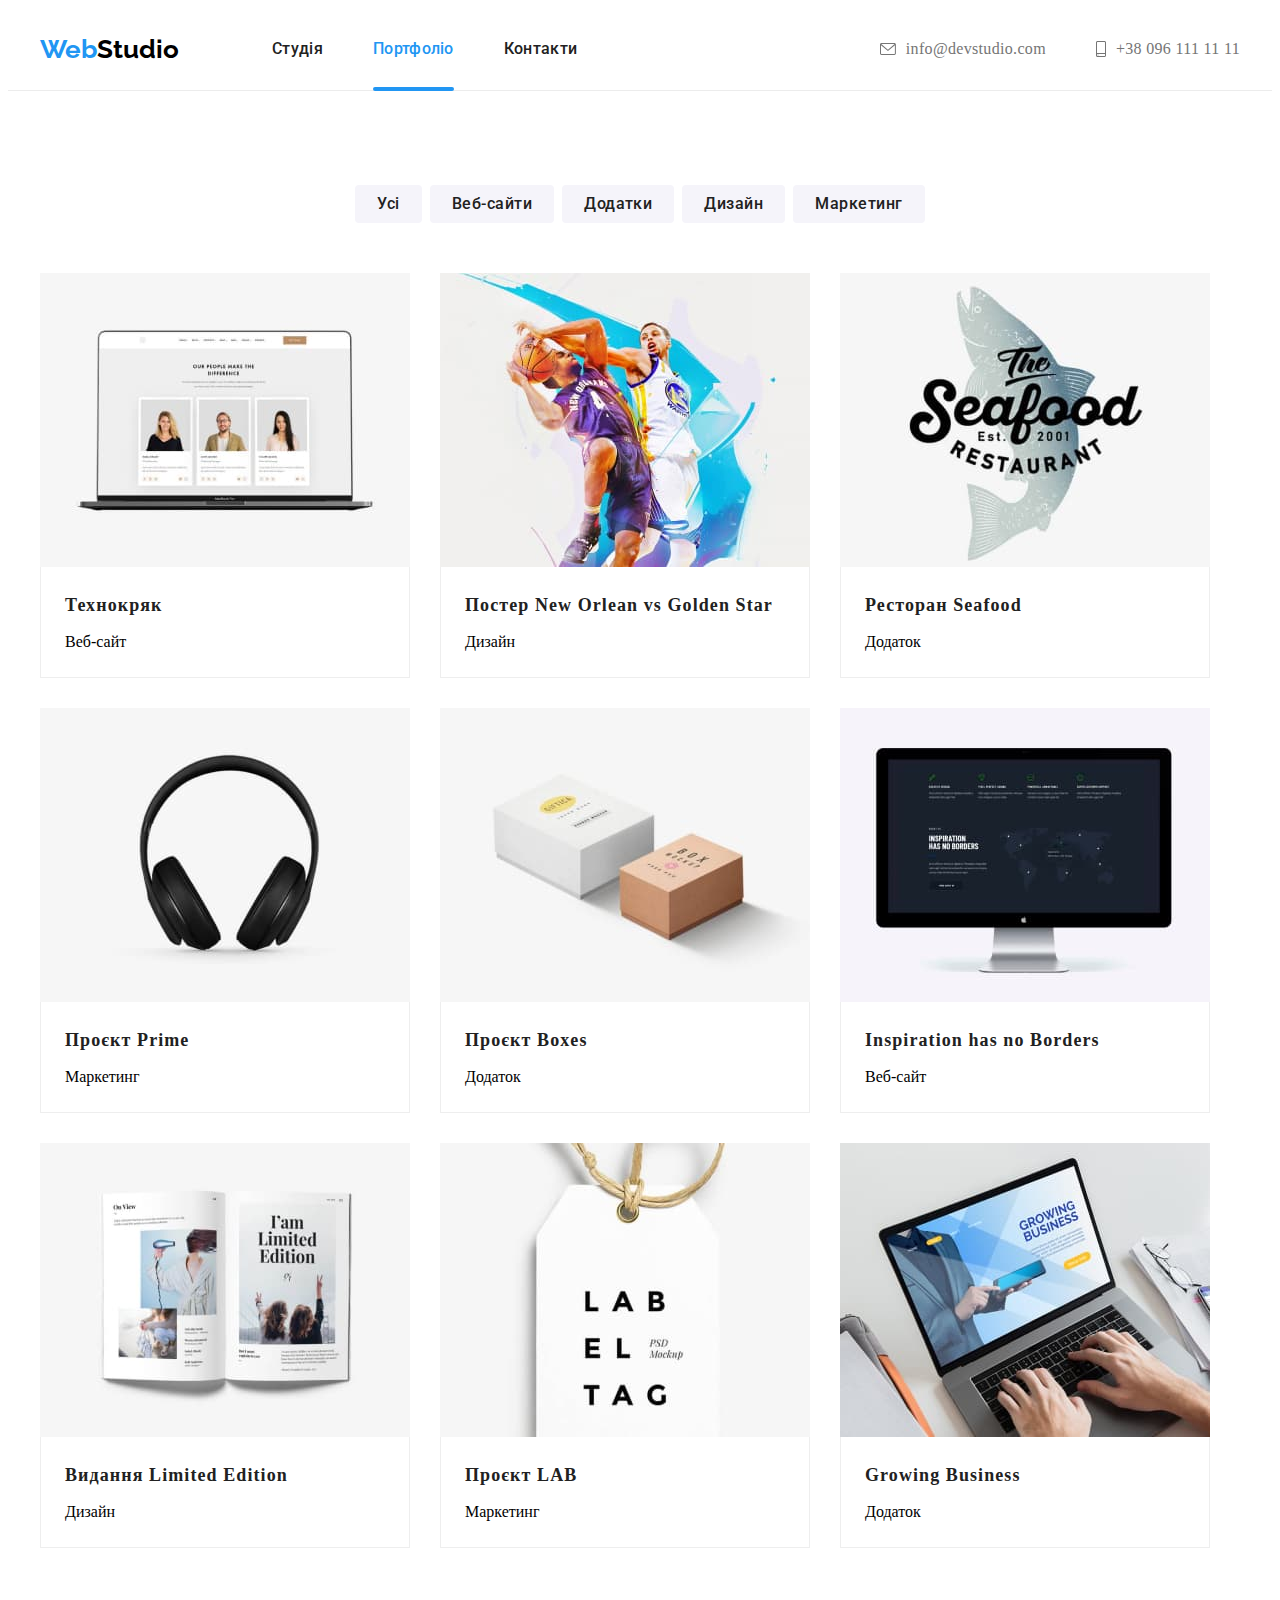
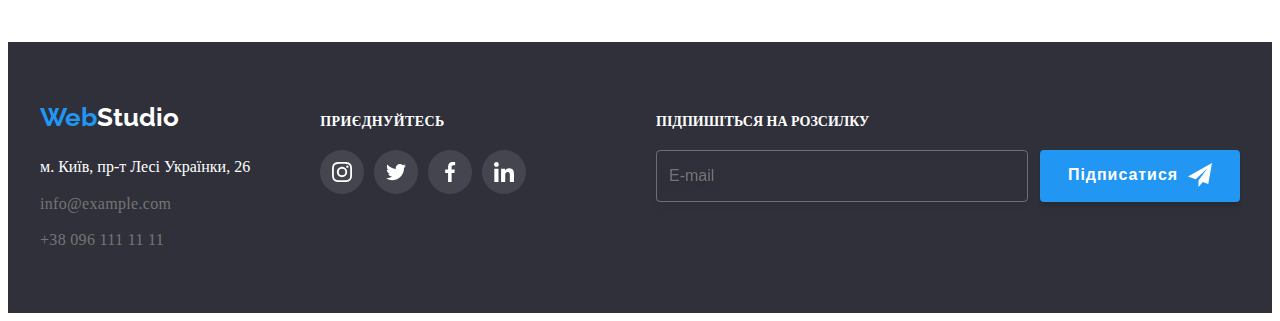
==== commit 0ce7500d: "підключили min.scss" ====
--- a/portfolio.html
+++ b/portfolio.html
@@ -19,7 +19,9 @@
       crossorigin="anonymous"
       referrerpolicy="no-referrer"
     />
+    <link rel="stylesheet" href="./css/main.min.css" />
     <link rel="stylesheet" href="./css/styles.css" />
+
   </head>
 
   <body>
@@ -27,7 +29,7 @@
 
     <header class="header">
       <div class="header__container container">
-        <a class="logo header__logo" href="./index.html">Web<span class="logo-studio">Studio</span> </a>
+        <a class="logo header__logo" href="./index.html">Web<span class="logo__label">Studio</span> </a>
         <nav class="header__nav">
           <ul class="nav__list">
             <li class="nav__link link"><a href="./index.html" class="link">Студія</a></li>
@@ -37,17 +39,17 @@
             <li class="nav__link"><a href="./" class="link">Контакти</a></li>
           </ul>
         </nav>
-        <ul class="nav__contacts">
-          <li class="contact-item">
-            <a class="title-contact" href="mailto:info@devstudio.com">
-              <svg class="contact-icon" width="16" height="12">
+        <ul class="header-contacts">
+          <li class="header-contacts__item">
+            <a class="header-contacts__title" href="mailto:info@devstudio.com">
+              <svg class="header-contacts__icon" width="16" height="12">
                 <use href="./images/icons.svg#icon-envelope"></use></svg
               >info@devstudio.com</a
             >
           </li>
-          <li class="contact-item">
-            <a class="title-contact" href="tel:+380961111111">
-              <svg class="contact-icon" width="10" height="16">
+          <li class="header-contacts__item">
+            <a class="header-contacts__title" href="tel:+380961111111">
+              <svg class="header-contacts__icon" width="10" height="16">
                 <use href="./images/icons.svg#icon-smartphone"></use></svg
               >+38 096 111 11 11</a
             >
@@ -56,7 +58,7 @@
       </div>
     </header>
 
-    <!--main hero-->
+    <!--main -->
     <main>
       <section class="main-portfolio">
         <div class="container">
--- a/css/main.min.css
+++ b/css/main.min.css
@@ -0,0 +1 @@
+:root{--brand-color: #2196F3;--background-overlay: rgba(33, 150, 243, 0.9);--main-text-color: #757575;--primary-text-color: #212121;--secondary-text-color: #FFFFFF;--logo-text-color: #000000;--button-text-focus: #188CE8;--icons-color: #AFB1B8;--color-info: rgba(255, 255, 255, 0.6);--backrground-comand: #F5F4FA;--backrground-secondary: #2F303A;--primery-font: Roboto, san-serif;--secondary-font: Raleway, san-serif;--border-background: #ECECEC;--border-photo: #EEEEEE;--color-gradient: rgba(47, 48, 58, 0.4);--idx-header: 100;--idx-backdroup: 1000;--trnz-duration: 250ms;--trnz-tim-fnct: cubic-bezier(0.4, 0, 0.2, 1)}:root{--brand-color: #2196F3;--background-overlay: rgba(33, 150, 243, 0.9);--main-text-color: #757575;--primary-text-color: #212121;--secondary-text-color: #FFFFFF;--logo-text-color: #000000;--button-text-focus: #188CE8;--icons-color: #AFB1B8;--color-info: rgba(255, 255, 255, 0.6);--backrground-comand: #F5F4FA;--backrground-secondary: #2F303A;--primery-font: Roboto, san-serif;--secondary-font: Raleway, san-serif;--border-background: #ECECEC;--border-photo: #EEEEEE;--color-gradient: rgba(47, 48, 58, 0.4);--idx-header: 100;--idx-backdroup: 1000;--trnz-duration: 250ms;--trnz-tim-fnct: cubic-bezier(0.4, 0, 0.2, 1)}ul{list-style:none;padding:0;margin:0}.container{width:1200px;margin-left:auto;margin-right:auto;padding-left:15px;padding-right:15px}h1,h2,h3,h4,h5,h6,p{margin:0}img{display:block;max-width:100%}.footer-addres{font-style:normal}button{display:block;cursor:pointer;border:none;border-radius:4px}.section{padding-top:94px;padding-bottom:94px}.list{list-style:none;padding-left:0;margin:0}.link{text-decoration:none;color:inherit}/*# sourceMappingURL=main.min.css.map */--- a/css/styles.css
+++ b/css/styles.css
@@ -1,102 +1,5 @@
-/* палітра кольлорів */
-
-
-
-:root {
-    --brand-color: #2196F3;
-    --background-overlay: rgba(33, 150, 243, 0.9);
-    --main-text-color: #757575;
-    --primary-text-color: #212121;
-    --secondary-text-color: #FFFFFF;
-    --logo-text-color: #000000;
-    --button-text-focus: #188CE8;
-    --icons-color: #AFB1B8;
-    --color-info: rgba(255, 255, 255, 0.6);
-    --backrground-comand: #F5F4FA;
-    --backrground-secondary: #2F303A;
-    --primery-font: Roboto, san-serif;
-    --secondary-font: Raleway, san-serif;
-    --border-background: #ECECEC;
-    --border-photo: #EEEEEE;
-    --color-gradient: rgba(47, 48, 58, 0.4);
-    --idx-header: 100;
-    --idx-backdroup: 1000;
-
-    --trnz-duration: 250ms;
-    --trnz-tim-fnct: cubic-bezier(0.4, 0, 0.2, 1);
-
-}
-
-body {
-    background-color: var(--secondary-text-color);
-    color: var(--main-text-color);
-    font-family: var(--primery-font);
-    font-size: 14px;
-    letter-spacing: 0.03em;
-
-}
-
-ul {
-    list-style: none;
-    padding: 0;
-    margin: 0;
-}
-
-.container {
-    width: 1200px;
-    margin-left: auto;
-    margin-right: auto;
-    padding-left: 15px;
-    padding-right: 15px;
-
-}
-
-/* зброси */
-h1,
-h2,
-h3,
-h4,
-h5,
-h6,
-p {
-    margin: 0;
-}
-
-img {
-    display: block;
-    max-width: 100%;
-}
-
-.footer-addres {
-    font-style: normal;
-}
-
-button {
-    display: block;
-    cursor: pointer;
-    border: none;
-    border-radius: 4px;
-}
-
-.section {
-    padding-top: 94px;
-    padding-bottom: 94px;
-}
-
-.list {
-    list-style: none;
-    padding-left: 0;
-    margin: 0;
-}
-
-.link {
-    text-decoration: none;
-    color: inherit;
-}
-
 /* HEADER */
 .header {
-
     border-bottom: 1px solid var(--border-background)
 }
 
@@ -108,14 +11,11 @@
 .header__container {
     display: flex;
     align-items: center;
-
-}
-
+}
 
 /* LOGO */
 
 .header__logo {
-
     color: var(--brand-color);
     text-decoration: none;
     font-family: var(--secondary-font);
@@ -124,7 +24,7 @@
     line-height: 1.19;
 }
 
-.logo-studio {
+.logo__label {
     color: var(--logo-text-color);
 }
 
@@ -135,7 +35,6 @@
     font-weight: 700;
     font-size: 26px;
     line-height: 1.19;
-
 }
 
 .logo-studiof {
@@ -149,12 +48,11 @@
 
 }
 
-/* очистка крайньої геометрії, запрали в останного ел маргін */
+/* очистка крайньої геометрії, забрали в останного ел маргін */
 .nav__link:not(:last-child) {
 
     margin-right: 50px;
 }
-
 
 .nav__link .link {
     display: block;
@@ -194,21 +92,18 @@
     margin-bottom: -1px;
     background-color: var(--brand-color);
     border-radius: 2px;
-
-
-}
-
-.nav__contacts {
+}
+
+.header-contacts {
     display: flex;
     margin-left: auto;
-
-}
-
-.nav__contacts .contact-item+.contact-item {
+}
+
+.header-contacts .header-contacts__item+.header-contacts__item {
     margin-left: 50px;
 }
 
-.title-contact {
+.header-contacts__title {
     display: flex;
     align-items: center;
 
@@ -224,18 +119,17 @@
     letter-spacing: 0.02em;
 }
 
-.title-contact:hover,
-.title-contact:focus {
+.header-contacts__title:hover,
+.header-contacts__title:focus {
     color: var(--brand-color);
 }
 
 /* svg для контактів */
-.contact-icon {
+.header-contacts__icon {
 
     margin-right: 10px;
     fill: currentColor;
 }
-
 
 /* section-hero */
 .hero {
@@ -257,7 +151,7 @@
 
 }
 
-.hero-title {
+.hero__title {
     width: 696px;
     margin: 0 auto;
 
@@ -272,7 +166,7 @@
 
 }
 
-.button-main {
+.hero__button {
     display: inline-block;
     border-radius: 4px;
     min-width: 216px;
@@ -297,14 +191,14 @@
     letter-spacing: 0.06em;
 }
 
-.button-main:hover,
-.button-main:focus {
+.hero__button:hover,
+.hero__button:focus {
     color: var(--secondary-text-color);
     background-color: var(--button-text-focus);
 }
 
 /* section-features */
-.our-features {
+.features {
     padding: 94px 0;
 }
 
@@ -322,25 +216,25 @@
     overflow: hidden;
 }
 
-.section-features {
-    display: flex;
-}
-
-.section-features .feauter-title {
+.our-features {
+    display: flex;
+}
+
+.icon-features__title {
     margin-bottom: 10px;
 
     font-size: 14px;
     color: var(--primary-text-color);
 }
 
-.section-features>.item {
+.our-features__item {
     width: 270px;
     flex-basis: calc(100%/4 - 30px);
     margin-right: 30px;
 
 }
 
-.item:last-child {
+.our-features__item:last-child {
     margin-right: 0;
 }
 
@@ -357,22 +251,22 @@
 
 
 
-.section-features>.item:first-child {
+.our-features__item:first-child {
     margin-left: 0;
 }
 
-.features-text {
+.icon-features__text {
     font-weight: 400;
     line-height: 1.71;
 
 }
 
 /* section-servise */
-.style-servis {
+.servis {
     padding-bottom: 94px;
 }
 
-.service-title {
+.service__title {
     margin-bottom: 50px;
     font-style: normal;
     font-weight: 700;
@@ -381,27 +275,23 @@
 
 }
 
-.service-photo {
-
-    display: flex;
-
-}
-
-.photo-item {
-
+.service__photo {
+    display: flex;
+}
+
+.servis__item {
     width: 370px;
     margin-right: 30px;
     width: 100%;
-
-}
-
-.photo-item:nth-child(3n) {
+}
+
+.servis__item:nth-child(3n) {
     margin-right: 0;
 }
 
-.service-title,
-.comand-title,
-.clients-title {
+.service__title,
+.comand__title,
+.clients__title {
     font-style: normal;
     color: var(--primary-text-color);
     font-weight: 700;
@@ -410,13 +300,11 @@
     text-align: center;
 }
 
-.wrapper {
+.servis__wrapper {
     position: relative;
 }
 
-.overlay-box {}
-
-.overlay-text {
+.servis__text {
     position: absolute;
     bottom: 0;
     width: 100%;
@@ -440,13 +328,13 @@
     padding: 94px 0;
 }
 
-.our-comand {
-
-    display: flex;
-
-}
-
-.photo-comand {
+.comand__members {
+
+    display: flex;
+
+}
+
+.comand__img {
     margin-right: 30px;
     background-color: var(--secondary-text-color);
     box-shadow: 0px 1px 3px rgba(0, 0, 0, 0.12),
@@ -454,21 +342,21 @@
     border-radius: 0px 0px 4px 4px;
 }
 
-.photo-comand:nth-child(4n) {
+.comand__img:nth-child(4n) {
     margin-right: 0;
 }
 
-.comand-title {
+.comand__title {
     margin-bottom: 50px;
 
 }
 
-.comand-position {
+.comand__card {
     padding-top: 30px;
     padding-bottom: 30px;
 }
 
-.name-title {
+.comand__name {
     margin-bottom: 10px;
     font-style: normal;
     color: var(--primary-text-color);
@@ -478,7 +366,7 @@
     text-align: center;
 }
 
-.position-title {
+.comand__position {
     font-style: normal;
     font-size: 16px;
     line-height: 1.19;
@@ -486,7 +374,7 @@
 }
 
 /* стилі для лінків соцмереж */
-.social {
+.comand__list {
     display: flex;
     justify-content: center;
     align-items: center;
@@ -495,7 +383,7 @@
 
 }
 
-.social-links {
+.comand__link {
     display: flex;
     align-items: center;
     justify-content: center;
@@ -512,31 +400,31 @@
 
 }
 
-.social-links:hover,
-.social-links:focus {
+.comand__link:hover,
+.comand__link:focus {
     color: var(--secondary-text-color);
 
     background-color: var(--brand-color);
 }
 
-.social-icon {
+.comand__icon {
     fill: currentColor;
 }
 
 /* section class="clients */
 
 
-.clients-title {
+.clients__title {
     margin-bottom: 50px;
 
 }
 
-.our-clients {
+.clients__list {
     display: flex;
     gap: 30px;
 }
 
-.clients-link {
+.clients__link {
     display: flex;
     align-items: center;
     justify-content: center;
@@ -552,12 +440,12 @@
     color: var(--icons-color);
 }
 
-.clients-icon {
+.clients__icon {
     fill: currentColor;
 }
 
-.clients-link:hover,
-.clients-link:focus {
+.clients__link:hover,
+.clients__link:focus {
     color: var(--brand-color);
 
 }
@@ -589,6 +477,27 @@
     line-height: 1.71;
     font-style: normal;
     font-weight: 400;
+}
+
+.title-contact {
+    display: flex;
+    align-items: center;
+
+    transition-property: color;
+    transition-duration: var(--trnz-duration);
+    transition-timing-function: var(--trnz-tim-fnct);
+
+    color: var(--main-text-color);
+    text-decoration: none;
+    font-style: normal;
+    font-weight: 500;
+    line-height: 1.14;
+    letter-spacing: 0.02em;
+}
+
+.title-contact:hover,
+.title-contact:focus {
+    color: var(--brand-color);
 }
 
 .footer-item>.title-contact {
@@ -679,7 +588,6 @@
 
     margin-top: 20px;
 }
-
 
 
 .footer-form-list {
@@ -917,8 +825,6 @@
     height: 30px;
     background-color: transparent;
 
-
-
 }
 
 .close-button-icon {
@@ -943,7 +849,7 @@
 
 .strong-modal-form {
     display: flex;
-    /* text-align: center; */
+
     justify-content: center;
     margin-bottom: 12px;
     font-weight: 700;
@@ -952,16 +858,6 @@
 
     color: var(--primary-text-color);
 }
-
-.modal-form {
-
-    /* margin-left: 0;
-    margin-right: 0;
-
-    justify-content: center;
-    align-items: flex-start; */
-}
-
 
 
 .form-group-modal {
@@ -1309,10 +1205,6 @@
     color: var(--secondary-text-color);
 }
 
-/* .filtr-item:hover .portfolio-overlay {
-    transform: translateY(0);
-
-} */
 
 .portfolio-link:hover .portfolio-overlay,
 .portfolio-link:focus .portfolio-overlay {
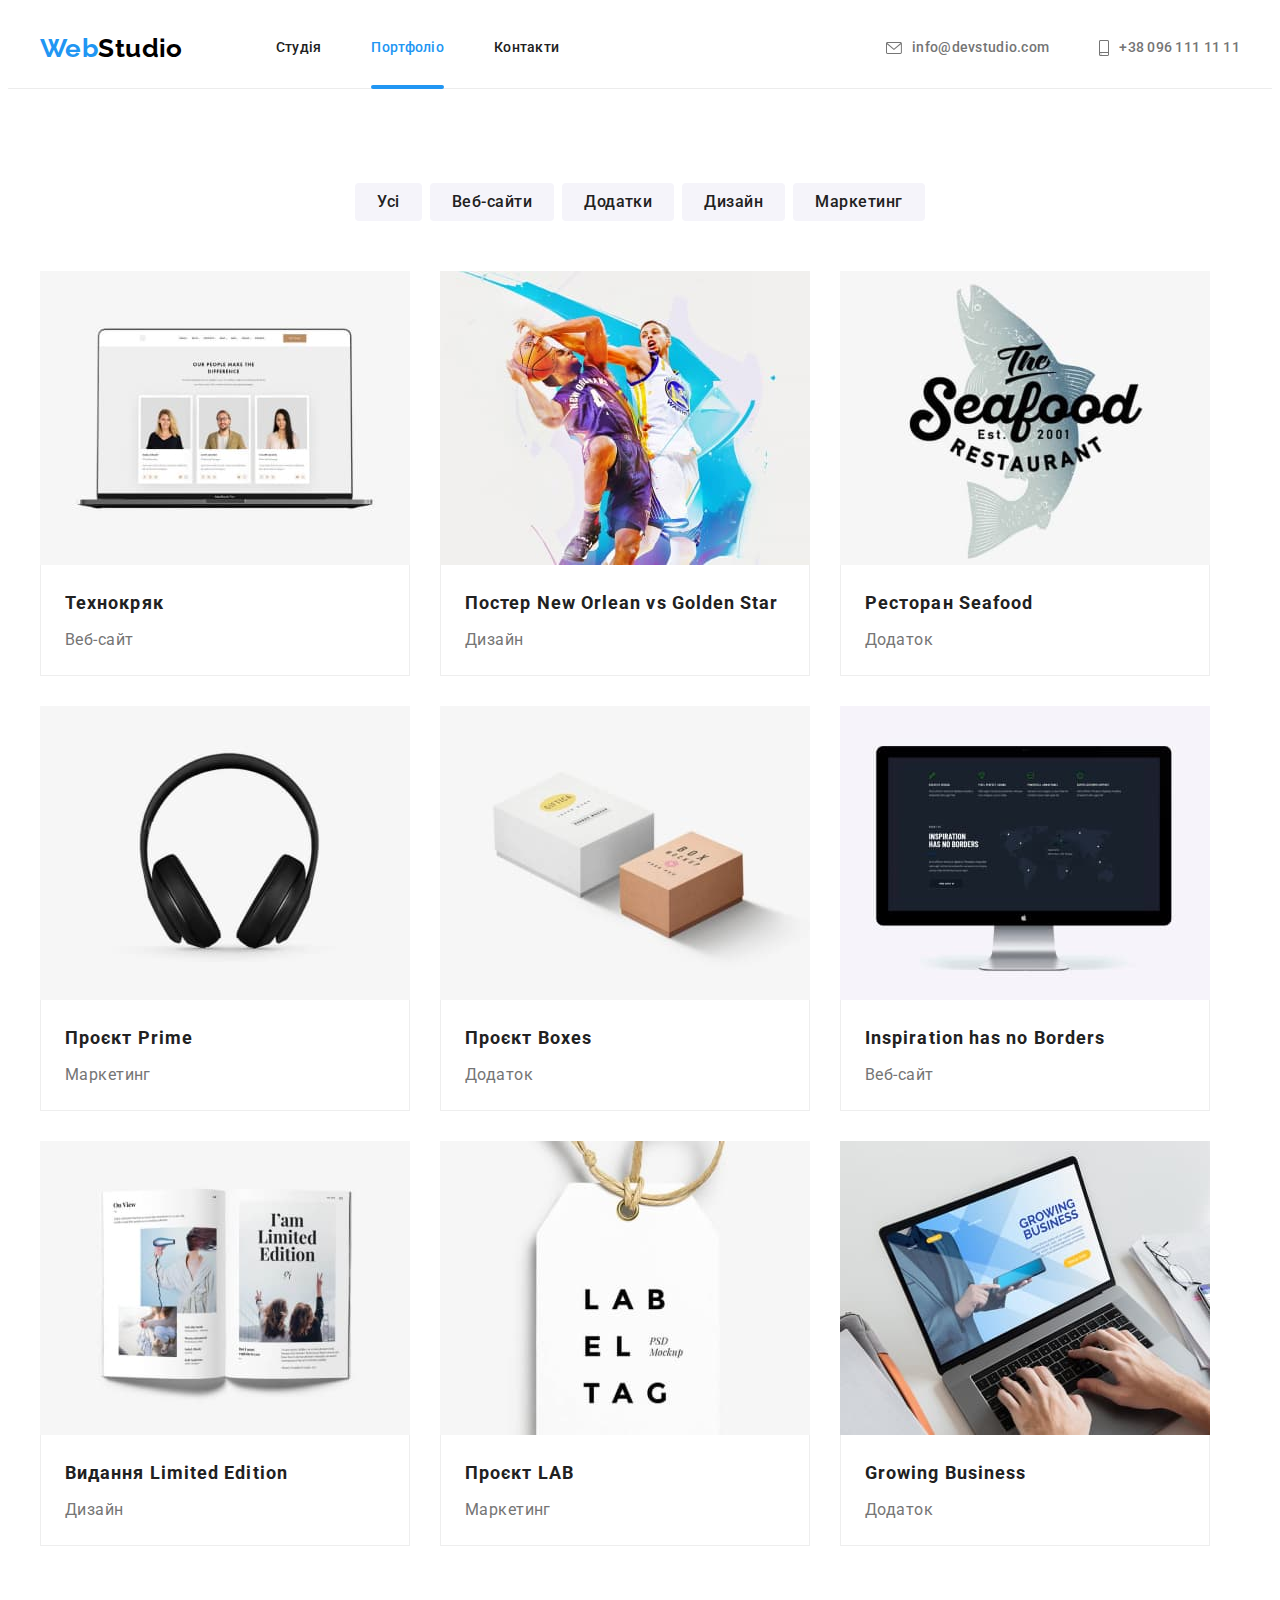
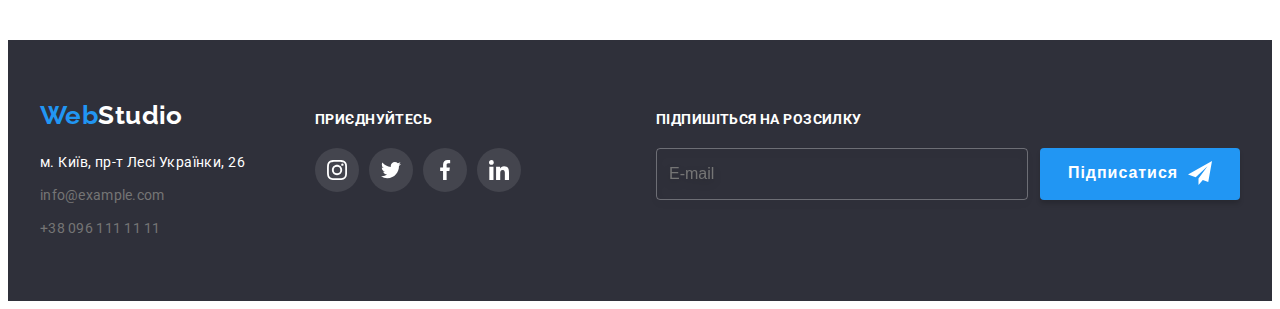
==== commit 2cef9bf8: "виправили помилки" ====
--- a/portfolio.html
+++ b/portfolio.html
@@ -20,7 +20,7 @@
       referrerpolicy="no-referrer"
     />
     <link rel="stylesheet" href="./css/main.min.css" />
-    <link rel="stylesheet" href="./css/styles.css" />
+    <!-- <link rel="stylesheet" href="./css/styles.css" /> -->
 
   </head>
 
--- a/css/main.min.css
+++ b/css/main.min.css
@@ -1 +1 @@
-:root{--brand-color: #2196F3;--background-overlay: rgba(33, 150, 243, 0.9);--main-text-color: #757575;--primary-text-color: #212121;--secondary-text-color: #FFFFFF;--logo-text-color: #000000;--button-text-focus: #188CE8;--icons-color: #AFB1B8;--color-info: rgba(255, 255, 255, 0.6);--backrground-comand: #F5F4FA;--backrground-secondary: #2F303A;--primery-font: Roboto, san-serif;--secondary-font: Raleway, san-serif;--border-background: #ECECEC;--border-photo: #EEEEEE;--color-gradient: rgba(47, 48, 58, 0.4);--idx-header: 100;--idx-backdroup: 1000;--trnz-duration: 250ms;--trnz-tim-fnct: cubic-bezier(0.4, 0, 0.2, 1)}:root{--brand-color: #2196F3;--background-overlay: rgba(33, 150, 243, 0.9);--main-text-color: #757575;--primary-text-color: #212121;--secondary-text-color: #FFFFFF;--logo-text-color: #000000;--button-text-focus: #188CE8;--icons-color: #AFB1B8;--color-info: rgba(255, 255, 255, 0.6);--backrground-comand: #F5F4FA;--backrground-secondary: #2F303A;--primery-font: Roboto, san-serif;--secondary-font: Raleway, san-serif;--border-background: #ECECEC;--border-photo: #EEEEEE;--color-gradient: rgba(47, 48, 58, 0.4);--idx-header: 100;--idx-backdroup: 1000;--trnz-duration: 250ms;--trnz-tim-fnct: cubic-bezier(0.4, 0, 0.2, 1)}ul{list-style:none;padding:0;margin:0}.container{width:1200px;margin-left:auto;margin-right:auto;padding-left:15px;padding-right:15px}h1,h2,h3,h4,h5,h6,p{margin:0}img{display:block;max-width:100%}.footer-addres{font-style:normal}button{display:block;cursor:pointer;border:none;border-radius:4px}.section{padding-top:94px;padding-bottom:94px}.list{list-style:none;padding-left:0;margin:0}.link{text-decoration:none;color:inherit}/*# sourceMappingURL=main.min.css.map */+.vissually-hidden{position:absolute;width:1px;height:1px;margin:-1px;border:0;padding:0;white-space:normal;-webkit-clip-path:inset(100%);clip-path:inset(100%);clip:rect(0 0 0 0);overflow:hidden}:root{--brand-color: #2196F3;--background-overlay: rgba(33, 150, 243, 0.9);--main-text-color: #757575;--primary-text-color: #212121;--secondary-text-color: #FFFFFF;--logo-text-color: #000000;--button-text-focus: #188CE8;--icons-color: #AFB1B8;--color-info: rgba(255, 255, 255, 0.6);--backrground-comand: #F5F4FA;--backrground-secondary: #2F303A;--primery-font: Roboto, san-serif;--secondary-font: Raleway, san-serif;--border-background: #ECECEC;--border-photo: #EEEEEE;--color-gradient: rgba(47, 48, 58, 0.4);--idx-header: 100;--idx-backdroup: 1000;--trnz-duration: 250ms;--trnz-tim-fnct: cubic-bezier(0.4, 0, 0.2, 1)}body{background-color:var(--secondary-text-color);color:var(--main-text-color);font-family:var(--primery-font);font-size:14px;letter-spacing:.03em}ul{list-style:none;padding:0;margin:0}h1,h2,h3,h4,h5,h6,p{margin:0}img{display:block;max-width:100%}.footer-addres{font-style:normal}.section{padding-top:94px;padding-bottom:94px}.list{list-style:none;padding-left:0;margin:0}.link{text-decoration:none;color:inherit}.container{width:1200px;margin-left:auto;margin-right:auto;padding-left:15px;padding-right:15px}button{display:block;cursor:pointer;border:none;border-radius:4px}.hero__button{display:inline-block;border-radius:4px;min-width:216px;margin-top:30px;border:none;padding:10px 32px;-webkit-transition-property:background-color,color;transition-property:background-color,color;-webkit-transition-duration:var(--trnz-duration);transition-duration:var(--trnz-duration);-webkit-transition-timing-function:var(--trnz-tim-fnct);transition-timing-function:var(--trnz-tim-fnct);background-color:var(--brand-color);color:var(--secondary-text-color);cursor:pointer;font-family:var(--primery-font);font-style:normal;font-weight:700;font-size:16px;line-height:1.88;-webkit-box-align:center;-ms-flex-align:center;align-items:center;text-align:center;letter-spacing:.06em}.hero__button:hover,.hero__button:focus{color:var(--secondary-text-color);background-color:var(--button-text-focus)}.buttons-portfolio{display:-webkit-box;display:-ms-flexbox;display:flex;margin-bottom:50px;-webkit-box-pack:center;-ms-flex-pack:center;justify-content:center}.button-portfolio{border:none;margin-right:8px}.button-portfolio:nth-child(5n){margin-right:0}.button-filtr{padding:6px 22px;background-color:var(--backrground-comand);color:var(--primary-text-color);cursor:pointer;-webkit-transition-property:color,background-color,-webkit-box-shadow;transition-property:color,background-color,-webkit-box-shadow;transition-property:color,background-color,box-shadow;transition-property:color,background-color,box-shadow,-webkit-box-shadow;-webkit-transition-duration:var(--trnz-duration);transition-duration:var(--trnz-duration);-webkit-transition-timing-function:var(--trnz-tim-fnct);transition-timing-function:var(--trnz-tim-fnct);border-radius:4px;font-family:var(--primery-font);font-style:normal;font-weight:500;font-size:16px;line-height:1.62;text-align:center;letter-spacing:.03em}.button-filtr:hover{color:var(--secondary-text-color);background-color:var(--brand-color);-webkit-box-shadow:0px 3px 1px rgba(0,0,0,.1),0px 1px 2px rgba(0,0,0,.08),0px 2px 2px rgba(0,0,0,.12);box-shadow:0px 3px 1px rgba(0,0,0,.1),0px 1px 2px rgba(0,0,0,.08),0px 2px 2px rgba(0,0,0,.12)}.button-filtr:focus{color:var(--secondary-text-color);background-color:var(--brand-color);border-radius:4px;-webkit-box-shadow:0px 3px 1px rgba(0,0,0,.1),0px 1px 2px rgba(0,0,0,.08),0px 2px 2px rgba(0,0,0,.12);box-shadow:0px 3px 1px rgba(0,0,0,.1),0px 1px 2px rgba(0,0,0,.08),0px 2px 2px rgba(0,0,0,.12)}.button-footer-form{position:relative;display:-webkit-box;display:-ms-flexbox;display:flex;padding:10px 28px;width:200px;gap:10px;color:var(--secondary-text-color);background-color:var(--brand-color);-webkit-box-shadow:0px 4px 4px rgba(0,0,0,.15);box-shadow:0px 4px 4px rgba(0,0,0,.15);-webkit-transition-property:background-color;transition-property:background-color;-webkit-transition-duration:var(--trnz-duration);transition-duration:var(--trnz-duration);-webkit-transition-timing-function:var(--trnz-tim-fnct);transition-timing-function:var(--trnz-tim-fnct)}.button-footer-form:active{background-color:var(--brand-color)}.button-footer-form:hover,.button-footer-form:focus{color:var(--secondary-text-color);background-color:var(--button-text-focus)}.close-button{position:absolute;top:8px;right:8px;display:-webkit-box;display:-ms-flexbox;display:flex;-webkit-box-align:center;-ms-flex-align:center;align-items:center;-webkit-box-pack:center;-ms-flex-pack:center;justify-content:center;border-radius:50%;border:1px solid var(--icons-color);cursor:pointer;padding:0;width:30px;height:30px;background-color:rgba(0,0,0,0)}.close-button:hover,.close-button:focus{fill:var(--brand-color)}.close-button-icon{fill:currentColor;-webkit-transition-property:color;transition-property:color;-webkit-transition-duration:var(--trnz-duration);transition-duration:var(--trnz-duration);-webkit-transition-timing-function:var(--trnz-tim-fnct);transition-timing-function:var(--trnz-tim-fnct)}.close-button-icon:hover,.close-button-icon:focus{color:var(--brand-color)}.button-form-modal{display:block;margin:0 auto;min-width:200px;padding:10px 52px;font-weight:700;letter-spacing:.06em;color:var(--secondary-text-color);background:var(--brand-color);-webkit-box-shadow:0px 4px 4px rgba(0,0,0,.15);box-shadow:0px 4px 4px rgba(0,0,0,.15);border-radius:4px;-webkit-transition-property:background-color;transition-property:background-color;-webkit-transition-duration:var(--trnz-duration);transition-duration:var(--trnz-duration);-webkit-transition-timing-function:var(--trnz-tim-fnct);transition-timing-function:var(--trnz-tim-fnct)}.button-form-modal:hover,.button-form-modal:focus{color:var(--secondary-text-color);background-color:var(--button-text-focus)}.header__logo{color:var(--brand-color);text-decoration:none;font-family:var(--secondary-font);font-weight:700;font-size:26px;line-height:1.19}.logo__label{color:var(--logo-text-color)}.logo-footer{color:var(--brand-color);text-decoration:none;font-family:var(--secondary-font);font-weight:700;font-size:26px;line-height:1.19}.logo-studiof{color:var(--secondary-text-color)}.header{border-bottom:1px solid var(--border-background)}.header__container{display:-webkit-box;display:-ms-flexbox;display:flex;-webkit-box-align:center;-ms-flex-align:center;align-items:center}.header-contacts{display:-webkit-box;display:-ms-flexbox;display:flex;margin-left:auto}.header-contacts .header-contacts__item+.header-contacts__item{margin-left:50px}.header-contacts__title{display:-webkit-box;display:-ms-flexbox;display:flex;-webkit-box-align:center;-ms-flex-align:center;align-items:center;-webkit-transition-property:color;transition-property:color;-webkit-transition-duration:var(--trnz-duration);transition-duration:var(--trnz-duration);-webkit-transition-timing-function:var(--trnz-tim-fnct);transition-timing-function:var(--trnz-tim-fnct);color:var(--main-text-color);text-decoration:none;font-style:normal;font-weight:500;line-height:1.14;letter-spacing:.02em}.header-contacts__title:hover,.header-contacts__title:focus{color:var(--brand-color)}.header-contacts__icon{margin-right:10px;fill:currentColor}.hero{max-width:1600px;height:600px;background-color:var(--backrground-secondary);background-image:-webkit-gradient(linear, left top, right top, from(var(--color-gradient)), to(var(--color-gradient))),url(../images/background-img.jpg);background-image:linear-gradient(to right, var(--color-gradient), var(--color-gradient)),url(../images/background-img.jpg);background-repeat:no-repeat;background-size:cover;background-position:center;text-align:center;padding:200px 0;margin:0 auto}.hero__title{width:696px;margin:0 auto;color:var(--secondary-text-color);font-style:normal;font-weight:900;font-size:44px;line-height:1.36;letter-spacing:.06em;text-transform:uppercase}.header__nav{margin-left:93px}.nav__list{display:-webkit-box;display:-ms-flexbox;display:flex}.nav__link:not(:last-child){margin-right:50px}.nav__link .link{display:block;position:relative;-webkit-transition-property:color;transition-property:color;-webkit-transition-duration:var(--trnz-duration);transition-duration:var(--trnz-duration);-webkit-transition-timing-function:var(--trnz-tim-fnct);transition-timing-function:var(--trnz-tim-fnct);padding-top:32px;padding-bottom:32px;color:var(--primary-text-color);text-decoration:none;font-family:var(--primery-font);font-weight:500;line-height:1.14;letter-spacing:.02em;font-style:normal}.nav__list .link.current,.nav__list .link:hover,.nav__list .link:focus{color:var(--brand-color)}.nav__list .link.current::after{content:"";position:absolute;bottom:0;left:0;display:block;width:100%;height:4px;margin-bottom:-1px;background-color:var(--brand-color);border-radius:2px}.form-footer{margin-left:auto}.form-footer-title{margin-bottom:20px;font-style:normal;font-weight:700;font-size:14px;line-height:1.14;text-transform:uppercase;color:var(--secondary-text-color)}.form-footer-email{margin-top:20px}.footer-form-list{display:-webkit-box;display:-ms-flexbox;display:flex}.input-footer{display:-webkit-box;display:-ms-flexbox;display:flex;-webkit-box-align:center;-ms-flex-align:center;align-items:center;height:50px;width:358px;font-weight:400;font-size:16px;line-height:1.25;padding:0;padding-left:12px;margin-right:12px;border-radius:4px;color:rgba(255,255,255,.6);background-color:rgba(0,0,0,0);border:1px solid rgba(255,255,255,.3);-webkit-filter:drop-shadow(0px 4px 4px rgba(0, 0, 0, 0.15));filter:drop-shadow(0px 4px 4px rgba(0, 0, 0, 0.15));-webkit-transition-property:color,background-color;transition-property:color,background-color;-webkit-transition-duration:var(--trnz-duration);transition-duration:var(--trnz-duration);-webkit-transition-timing-function:var(--trnz-tim-fnct);transition-timing-function:var(--trnz-tim-fnct)}.input-footer::-webkit-input-placeholder{color:var(--main-text-color)}.input-footer::-moz-placeholder{color:var(--main-text-color)}.input-footer:-ms-input-placeholder{color:var(--main-text-color)}.input-footer::-ms-input-placeholder{color:var(--main-text-color)}.input-footer::placeholder{color:var(--main-text-color)}.input-footer:active{background-color:var(--backrground-secondary)}.input-footer:hover,.input-footer:focus{color:var(--main-text-color);border-color:var(--icons-color)}.footer-form-label{position:absolute;top:50%;left:16px;font-weight:400;font-size:16px;line-height:1.25;color:rgba(255,255,255,.6);-webkit-transform:translate(0, -50%);transform:translate(0, -50%)}.sabmit-footer-icon{position:absolute;top:13px;right:28px}.sabmit-footer{display:-webkit-box;display:-ms-flexbox;display:flex;font-weight:700;font-size:16px;line-height:1.88;letter-spacing:.06em;color:var(--secondary-text-color)}.strong-modal-form{display:-webkit-box;display:-ms-flexbox;display:flex;-webkit-box-pack:center;-ms-flex-pack:center;justify-content:center;margin-bottom:12px;font-weight:700;font-size:20px;line-height:1.15;color:var(--primary-text-color)}.form-group-modal{margin-bottom:20px}.form-field{position:relative;display:block;color:var(--logo-text-color)}.form-field:focus-within,.form-field:hover,.form-field:active{color:var(--brand-color)}.form-field-last{margin-bottom:0}.span-label-modal{display:block;margin-bottom:4px;font-size:12px;line-height:1.16;letter-spacing:.01em;color:var(--main-text-color);text-transform:capitalize}.form-input-modal{width:100%;height:40px;margin-bottom:0;padding:0 40px;font:inherit;font-size:16px;line-height:1.71;color:var(--logo-text-color);border:1px solid rgba(33,33,33,.2);border-radius:4px;-webkit-transition-property:border-color,color,-webkit-transform;transition-property:border-color,color,-webkit-transform;transition-property:border-color,color,transform;transition-property:border-color,color,transform,-webkit-transform;-webkit-transition-duration:var(--trnz-duration);transition-duration:var(--trnz-duration);-webkit-transition-timing-function:var(--trnz-tim-fnct);transition-timing-function:var(--trnz-tim-fnct)}.form-input-modal:focus-within,.form-input-modal:hover,.form-input-modal:active{border:1px solid var(--brand-color);outline:none;color:var(--logo-text-color)}.form-icon-modal{position:absolute;top:50%;left:12px;fill:currentColor;-webkit-transition-property:color;transition-property:color;-webkit-transition-duration:var(--trnz-duration);transition-duration:var(--trnz-duration);-webkit-transition-timing-function:var(--trnz-tim-fnct);transition-timing-function:var(--trnz-tim-fnct)}.form-icon-modal:focus-within>input,.form-icon-modal:hover>input,.form-icon-modal:active{color:var(--brand-color)}.form-message{height:120px;width:100%;padding:12px 16px;resize:none;border:1px solid rgba(33,33,33,.2);border-radius:4px;font-weight:400;font-size:12px;line-height:1.1666666667;letter-spacing:.01em;color:rgba(117,117,117,.5);-webkit-transition-property:border-color,color,-webkit-transform;transition-property:border-color,color,-webkit-transform;transition-property:border-color,color,transform;transition-property:border-color,color,transform,-webkit-transform;-webkit-transition-duration:var(--trnz-duration);transition-duration:var(--trnz-duration);-webkit-transition-timing-function:var(--trnz-tim-fnct);transition-timing-function:var(--trnz-tim-fnct);caret-color:var(--logo-text-color)}.form-message:focus-within,.form-message:hover,.form-message:active{border:1px solid var(--brand-color);outline:none}.form-agreement{position:relative;display:-webkit-box;display:-ms-flexbox;display:flex;-webkit-box-align:center;-ms-flex-align:center;align-items:center;-webkit-box-pack:center;-ms-flex-pack:center;justify-content:center;gap:7px;margin-bottom:28px;height:24px}.form-checkbox{position:absolute;display:inline-block;cursor:pointer;background-image:url(../images/icon\ check.svg);margin-bottom:30px;width:16px;height:15px;border:2px solid var(--secondary-text-color);border-radius:2px;top:50%;left:17px;-webkit-transform:translateY(-50%);transform:translateY(-50%);-webkit-transition-property:background-color,color;transition-property:background-color,color;-webkit-transition-duration:var(--trnz-duration);transition-duration:var(--trnz-duration);-webkit-transition-timing-function:var(--trnz-tim-fnct);transition-timing-function:var(--trnz-tim-fnct)}.form-checkbox:checked{background-color:var(--brand-color);color:var(--secondary-text-color);outline:rgba(0,0,0,0)}.form-agreement-text{-webkit-user-select:none;-moz-user-select:none;-ms-user-select:none;user-select:none;font-weight:400;line-height:1.71;padding-left:33px}.form-chechbox-icon .unchecked{opacity:1}.form-chechbox:checked+.form-chechbox-icon .unchecked{opacity:0;-webkit-transition-property:background-color;transition-property:background-color;-webkit-transition-duration:var(--trnz-duration);transition-duration:var(--trnz-duration);-webkit-transition-timing-function:var(--trnz-tim-fnct);transition-timing-function:var(--trnz-tim-fnct)}.form-chechbox-icon .checked{opacity:0}.form-chechbox:checked+.form-chechbox-icon .checked{opacity:1;-webkit-transition-property:background-color;transition-property:background-color;-webkit-transition-duration:var(--trnz-duration);transition-duration:var(--trnz-duration);-webkit-transition-timing-function:var(--trnz-tim-fnct);transition-timing-function:var(--trnz-tim-fnct)}.form-agreement-link{color:var(--brand-color)}.backdrop.is-hidden{visibility:hidden;opacity:0;pointer-events:none}.backdrop{position:fixed;top:0;left:0;z-index:var(--idx-backdroup);width:100%;height:100%;background-color:rgba(0,0,0,.2);-webkit-backdrop-filter:blur(1px);backdrop-filter:blur(1px);-webkit-transition:opacity 250ms cubic-bezier(0.4, 0, 0.2, 1),visibility 250ms cubic-bezier(0.4, 0, 0.2, 1);transition:opacity 250ms cubic-bezier(0.4, 0, 0.2, 1),visibility 250ms cubic-bezier(0.4, 0, 0.2, 1)}.modal{position:absolute;top:50%;left:50%;padding:40px 40px;-webkit-transform:translate(-50%, -50%) scale(1);transform:translate(-50%, -50%) scale(1);z-index:1000;-webkit-transition-property:-webkit-transform;transition-property:-webkit-transform;transition-property:transform;transition-property:transform, -webkit-transform;-webkit-transition-duration:var(--trnz-duration);transition-duration:var(--trnz-duration);-webkit-transition-timing-function:var(--trnz-tim-fnct);transition-timing-function:var(--trnz-tim-fnct);width:528px;height:581px;border-radius:4px;background-color:var(--secondary-text-color);-webkit-box-shadow:0px 1px 3px rgba(0,0,0,.12),0px 1px 1px rgba(0,0,0,.14),0px 2px 1px rgba(0,0,0,.2);box-shadow:0px 1px 3px rgba(0,0,0,.12),0px 1px 1px rgba(0,0,0,.14),0px 2px 1px rgba(0,0,0,.2)}.backdrop.is-hidden .modal{-webkit-transform:translate(-50%, -65%) scale(0.1);transform:translate(-50%, -65%) scale(0.1)}.main-portfolio{padding:94px 0}.photo-portfolio{display:-webkit-box;display:-ms-flexbox;display:flex;-ms-flex-wrap:wrap;flex-wrap:wrap}.filtr-item{margin-right:30px;margin-bottom:30px}.filtr-item:nth-child(3n){margin-right:0}.filtr-item:nth-last-child(-n+3){margin-bottom:0}.portfolio-link{display:block;text-decoration:none;color:inherit;-webkit-transition-property:border,-webkit-box-shadow;transition-property:border,-webkit-box-shadow;transition-property:border,box-shadow;transition-property:border,box-shadow,-webkit-box-shadow;-webkit-transition-duration:var(--trnz-duration);transition-duration:var(--trnz-duration);-webkit-transition-timing-function:var(--trnz-tim-fnct);transition-timing-function:var(--trnz-tim-fnct)}.portfolio-link:hover{border:1px solid color var(--secondary-text-color);-webkit-box-shadow:0px 1px 1px rgba(0,0,0,.12),0px 4px 4px rgba(0,0,0,.06),1px 4px 6px rgba(0,0,0,.16);box-shadow:0px 1px 1px rgba(0,0,0,.12),0px 4px 4px rgba(0,0,0,.06),1px 4px 6px rgba(0,0,0,.16)}.portfolio-link:focus{border:1px solid color var(--secondary-text-color);-webkit-box-shadow:0px 1px 1px rgba(0,0,0,.12),0px 4px 4px rgba(0,0,0,.06),1px 4px 6px rgba(0,0,0,.16);box-shadow:0px 1px 1px rgba(0,0,0,.12),0px 4px 4px rgba(0,0,0,.06),1px 4px 6px rgba(0,0,0,.16)}.title-stule{padding-top:20px;padding-right:24px;padding-bottom:20px;padding-left:24px;border:1px solid var(--border-photo);border-top:none}.portfolio-title{margin-bottom:4px;color:var(--primary-text-color);font-style:normal;font-weight:700;font-size:18px;line-height:2;letter-spacing:.06em}.title-filtr{font-style:normal;font-weight:400;font-size:16px;line-height:1.88}.team-thumb{position:relative;overflow:hidden}.portfolio-overlay{position:absolute;top:0;left:0;-webkit-transform:translateY(101%);transform:translateY(101%);-webkit-transition-property:-webkit-transform;transition-property:-webkit-transform;transition-property:transform;transition-property:transform, -webkit-transform;-webkit-transition-duration:var(--trnz-duration);transition-duration:var(--trnz-duration);-webkit-transition-timing-function:var(--trnz-tim-fnct);transition-timing-function:var(--trnz-tim-fnct);-webkit-backdrop-filter:blur(1px);backdrop-filter:blur(1px);display:-webkit-box;display:-ms-flexbox;display:flex;-webkit-box-align:center;-ms-flex-align:center;align-items:center;width:100%;height:100%;background-color:var(--background-overlay)}.portfolio-overlay-text{padding:0 24px;font-style:normal;font-weight:400;font-size:18px;line-height:1.56;color:var(--secondary-text-color)}.portfolio-link:hover .portfolio-overlay,.portfolio-link:focus .portfolio-overlay{-webkit-transform:translateY(0);transform:translateY(0)}.features{padding:94px 0}.our-features{display:-webkit-box;display:-ms-flexbox;display:flex}.icon-features__title{margin-bottom:10px;font-size:14px;color:var(--primary-text-color)}.our-features__item{width:270px;-ms-flex-preferred-size:calc(25% - 30px);flex-basis:calc(25% - 30px);margin-right:30px}.our-features__item:last-child{margin-right:0}.icon-features{display:-webkit-box;display:-ms-flexbox;display:flex;-webkit-box-pack:center;-ms-flex-pack:center;justify-content:center;-webkit-box-align:center;-ms-flex-align:center;align-items:center;background-color:var(--backrground-comand);width:270px;height:120px;margin-bottom:30px}.our-features__item:first-child{margin-left:0}.icon-features__text{font-weight:400;line-height:1.71}.servis{padding-bottom:94px}.service__title{margin-bottom:50px;font-style:normal;font-weight:700;font-size:14px;line-height:1.14}.service__photo{display:-webkit-box;display:-ms-flexbox;display:flex}.servis__item{width:370px;margin-right:30px;width:100%}.servis__item:nth-child(3n){margin-right:0}.service__title,.comand__title,.clients__title{font-style:normal;color:var(--primary-text-color);font-weight:700;font-size:36px;line-height:1.17;text-align:center}.servis__wrapper{position:relative}.servis__text{position:absolute;bottom:0;width:100%;display:-webkit-box;display:-ms-flexbox;display:flex;-webkit-box-align:center;-ms-flex-align:center;align-items:center;-webkit-box-pack:center;-ms-flex-pack:center;justify-content:center;height:70px;background-color:rgba(47,48,58,.8);font-weight:700;line-height:1.14;text-transform:uppercase;color:var(--secondary-text-color)}.comand{background-color:var(--backrground-comand);padding:94px 0}.comand__members{display:-webkit-box;display:-ms-flexbox;display:flex}.comand__img{margin-right:30px;background-color:var(--secondary-text-color);-webkit-box-shadow:0px 1px 3px rgba(0,0,0,.12),0px 1px 1px rgba(0,0,0,.14),0px 2px 1px rgba(0,0,0,.2);box-shadow:0px 1px 3px rgba(0,0,0,.12),0px 1px 1px rgba(0,0,0,.14),0px 2px 1px rgba(0,0,0,.2);border-radius:0px 0px 4px 4px}.comand__img:nth-child(4n){margin-right:0}.comand__title{margin-bottom:50px}.comand__card{padding-top:30px;padding-bottom:30px}.comand__name{margin-bottom:10px;font-style:normal;color:var(--primary-text-color);font-weight:500;font-size:16px;line-height:1.19;text-align:center}.comand__position{font-style:normal;font-size:16px;line-height:1.19;text-align:center}.comand__list{display:-webkit-box;display:-ms-flexbox;display:flex;-webkit-box-pack:center;-ms-flex-pack:center;justify-content:center;-webkit-box-align:center;-ms-flex-align:center;align-items:center;gap:10px;margin-top:16px}.comand__link{display:-webkit-box;display:-ms-flexbox;display:flex;-webkit-box-align:center;-ms-flex-align:center;align-items:center;-webkit-box-pack:center;-ms-flex-pack:center;justify-content:center;-webkit-transition-property:color,background-color;transition-property:color,background-color;-webkit-transition-duration:var(--trnz-duration);transition-duration:var(--trnz-duration);-webkit-transition-timing-function:var(--trnz-tim-fnct);transition-timing-function:var(--trnz-tim-fnct);width:44px;height:44px;color:var(--icons-color);background-color:var(--secondary-text-color);border-radius:50%}.comand__link:hover,.comand__link:focus{color:var(--secondary-text-color);background-color:var(--brand-color)}.comand__icon{fill:currentColor}.clients__title{margin-bottom:50px}.clients__list{display:-webkit-box;display:-ms-flexbox;display:flex;gap:30px}.clients__link{display:-webkit-box;display:-ms-flexbox;display:flex;-webkit-box-align:center;-ms-flex-align:center;align-items:center;-webkit-box-pack:center;-ms-flex-pack:center;justify-content:center;-webkit-transition-property:color;transition-property:color;-webkit-transition-duration:var(--trnz-duration);transition-duration:var(--trnz-duration);-webkit-transition-timing-function:var(--trnz-tim-fnct);transition-timing-function:var(--trnz-tim-fnct);width:170px;height:92px;border:1px solid currentColor;border-radius:4px;color:var(--icons-color)}.clients__link:hover,.clients__link:focus{color:var(--brand-color)}.clients__icon{fill:currentColor}.footer{background-color:var(--backrground-secondary);padding:60px 0}.footer-adress{margin-top:20px}.footer-item{margin-bottom:9px}.footer-item:last-child{margin-bottom:0}.title-adress{text-decoration:none;color:var(--secondary-text-color);line-height:1.71;font-style:normal;font-weight:400}.title-contact{display:-webkit-box;display:-ms-flexbox;display:flex;-webkit-box-align:center;-ms-flex-align:center;align-items:center;-webkit-transition-property:color;transition-property:color;-webkit-transition-duration:var(--trnz-duration);transition-duration:var(--trnz-duration);-webkit-transition-timing-function:var(--trnz-tim-fnct);transition-timing-function:var(--trnz-tim-fnct);color:var(--main-text-color);text-decoration:none;font-style:normal;font-weight:500;line-height:1.14;letter-spacing:.02em}.title-contact:hover,.title-contact:focus{color:var(--brand-color)}.footer-item>.title-contact{font-style:normal;font-weight:400;line-height:1.71}.footer-social{display:-webkit-box;display:-ms-flexbox;display:flex;-webkit-box-align:baseline;-ms-flex-align:baseline;align-items:baseline}.footer-title{margin-bottom:20px;font-style:normal;font-weight:700;font-size:14px;line-height:1.14;letter-spacing:.03em;text-transform:uppercase;color:var(--secondary-text-color)}.footer-social-list{display:-webkit-box;display:-ms-flexbox;display:flex;-ms-flex-line-pack:center;align-content:center;-webkit-box-pack:center;-ms-flex-pack:center;justify-content:center;gap:10px;margin-top:20px}.social-links-footer{display:-webkit-box;display:-ms-flexbox;display:flex;-webkit-box-align:center;-ms-flex-align:center;align-items:center;-webkit-box-pack:center;-ms-flex-pack:center;justify-content:center;-webkit-transition-property:color,background-color;transition-property:color,background-color;-webkit-transition-duration:var(--trnz-duration);transition-duration:var(--trnz-duration);-webkit-transition-timing-function:var(--trnz-tim-fnct);transition-timing-function:var(--trnz-tim-fnct);width:44px;height:44px;color:var(--secondary-text-color);background-color:rgba(255,255,255,.1);border-radius:50%}.social-links-footer:hover,.social-links-footer:focus{color:var(--secondary-text-color);background-color:var(--brand-color)}.social-icon-footer{fill:currentColor}.footer-contacts{margin-right:70px}/*# sourceMappingURL=main.min.css.map */--- a/css/styles.css
+++ b/css/styles.css
@@ -1,766 +1,29 @@
-/* HEADER */
-.header {
-    border-bottom: 1px solid var(--border-background)
-}
-
-.header__nav {
-    margin-left: 93px;
-}
-
-/* header-container ставимо навігацію в ряд */
-.header__container {
-    display: flex;
-    align-items: center;
-}
-
-/* LOGO */
-
-.header__logo {
-    color: var(--brand-color);
-    text-decoration: none;
-    font-family: var(--secondary-font);
-    font-weight: 700;
-    font-size: 26px;
-    line-height: 1.19;
-}
-
-.logo__label {
-    color: var(--logo-text-color);
-}
-
-.logo-footer {
-    color: var(--brand-color);
-    text-decoration: none;
-    font-family: var(--secondary-font);
-    font-weight: 700;
-    font-size: 26px;
-    line-height: 1.19;
-}
-
-.logo-studiof {
-
-    color: var(--secondary-text-color);
-}
-
-/* навігація хедера */
-.nav__list {
-    display: flex;
-
-}
-
-/* очистка крайньої геометрії, забрали в останного ел маргін */
-.nav__link:not(:last-child) {
-
-    margin-right: 50px;
-}
-
-.nav__link .link {
-    display: block;
-    position: relative;
-
-    transition-property: color;
-    transition-duration: var(--trnz-duration);
-    transition-timing-function: var(--trnz-tim-fnct);
-
-    padding-top: 32px;
-    padding-bottom: 32px;
-
-    color: var(--primary-text-color);
-    text-decoration: none;
-    font-family: var(--primery-font);
-    font-weight: 500;
-    line-height: 1.14;
-    letter-spacing: 0.02em;
-    font-style: normal;
-
-}
-
-.nav__list .link.current,
-.nav__list .link:hover,
-.nav__list .link:focus {
-    color: var(--brand-color);
-}
-
-.nav__list .link.current::after {
-    content: "";
-    position: absolute;
-    bottom: 0;
-    left: 0;
-    display: block;
-    width: 100%;
-    height: 4px;
-    margin-bottom: -1px;
-    background-color: var(--brand-color);
-    border-radius: 2px;
-}
-
-.header-contacts {
-    display: flex;
-    margin-left: auto;
-}
-
-.header-contacts .header-contacts__item+.header-contacts__item {
-    margin-left: 50px;
-}
-
-.header-contacts__title {
-    display: flex;
-    align-items: center;
-
-    transition-property: color;
-    transition-duration: var(--trnz-duration);
-    transition-timing-function: var(--trnz-tim-fnct);
-
-    color: var(--main-text-color);
-    text-decoration: none;
-    font-style: normal;
-    font-weight: 500;
-    line-height: 1.14;
-    letter-spacing: 0.02em;
-}
-
-.header-contacts__title:hover,
-.header-contacts__title:focus {
-    color: var(--brand-color);
-}
-
 /* svg для контактів */
-.header-contacts__icon {
-
-    margin-right: 10px;
-    fill: currentColor;
-}
-
-/* section-hero */
-.hero {
-    max-width: 1600px;
-    height: 600px;
-
-    background-color: var(--backrground-secondary);
-    background-image: linear-gradient(to right,
-            var(--color-gradient),
-            var(--color-gradient)),
-        url(../images/background-img.jpg);
-    background-repeat: no-repeat;
-    background-size: cover;
-    background-position: center;
-
-    text-align: center;
-    padding: 200px 0;
-    margin: 0 auto;
-
-}
-
-.hero__title {
-    width: 696px;
-    margin: 0 auto;
-
-
-    color: var(--secondary-text-color);
-    font-style: normal;
-    font-weight: 900;
-    font-size: 44px;
-    line-height: 1.36;
-    letter-spacing: 0.06em;
-    text-transform: uppercase;
-
-}
-
-.hero__button {
-    display: inline-block;
-    border-radius: 4px;
-    min-width: 216px;
-    margin-top: 30px;
-    border: none;
-    padding: 10px 32px;
-
-    transition-property: background-color, color;
-    transition-duration: var(--trnz-duration);
-    transition-timing-function: var(--trnz-tim-fnct);
-
-    background-color: var(--brand-color);
-    color: var(--secondary-text-color);
-    cursor: pointer;
-    font-family: var(--primery-font);
-    font-style: normal;
-    font-weight: 700;
-    font-size: 16px;
-    line-height: 1.88;
-    align-items: center;
-    text-align: center;
-    letter-spacing: 0.06em;
-}
-
-.hero__button:hover,
-.hero__button:focus {
-    color: var(--secondary-text-color);
-    background-color: var(--button-text-focus);
-}
-
-/* section-features */
-.features {
-    padding: 94px 0;
-}
-
-.vissually-hidden {
-    position: absolute;
-    width: 1px;
-    height: 1px;
-    margin: -1px;
-    border: 0;
-    padding: 0;
-
-    white-space: normal;
-    clip-path: inset(100%);
-    clip: rect(0 0 0 0);
-    overflow: hidden;
-}
-
-.our-features {
-    display: flex;
-}
-
-.icon-features__title {
-    margin-bottom: 10px;
-
-    font-size: 14px;
-    color: var(--primary-text-color);
-}
-
-.our-features__item {
-    width: 270px;
-    flex-basis: calc(100%/4 - 30px);
-    margin-right: 30px;
-
-}
-
-.our-features__item:last-child {
-    margin-right: 0;
-}
-
-/* icon-features-div (наші особливості svg) */
-.icon-features {
-    display: flex;
-    justify-content: center;
-    align-items: center;
-    background-color: var(--backrground-comand);
-    width: 270px;
-    height: 120px;
-    margin-bottom: 30px;
-}
 
 
 
-.our-features__item:first-child {
-    margin-left: 0;
-}
-
-.icon-features__text {
-    font-weight: 400;
-    line-height: 1.71;
-
-}
-
-/* section-servise */
-.servis {
-    padding-bottom: 94px;
-}
-
-.service__title {
-    margin-bottom: 50px;
-    font-style: normal;
-    font-weight: 700;
-    font-size: 14px;
-    line-height: 1.14;
-
-}
-
-.service__photo {
-    display: flex;
-}
-
-.servis__item {
-    width: 370px;
-    margin-right: 30px;
-    width: 100%;
-}
-
-.servis__item:nth-child(3n) {
-    margin-right: 0;
-}
-
-.service__title,
-.comand__title,
-.clients__title {
-    font-style: normal;
-    color: var(--primary-text-color);
-    font-weight: 700;
-    font-size: 36px;
-    line-height: 1.17;
-    text-align: center;
-}
-
-.servis__wrapper {
-    position: relative;
-}
-
-.servis__text {
-    position: absolute;
-    bottom: 0;
-    width: 100%;
-    display: flex;
-    align-items: center;
-    justify-content: center;
-    height: 70px;
-    background-color: rgba(47, 48, 58, 0.8);
-    font-weight: 700;
-    line-height: 1.14;
-    text-transform: uppercase;
-    color: var(--secondary-text-color);
 
 
-}
+/* section-features */
 
 
-/* <!--section Наша команда--> */
-.comand {
-    background-color: var(--backrground-comand);
-    padding: 94px 0;
-}
 
-.comand__members {
-
-    display: flex;
-
-}
-
-.comand__img {
-    margin-right: 30px;
-    background-color: var(--secondary-text-color);
-    box-shadow: 0px 1px 3px rgba(0, 0, 0, 0.12),
-        0px 1px 1px rgba(0, 0, 0, 0.14), 0px 2px 1px rgba(0, 0, 0, 0.2);
-    border-radius: 0px 0px 4px 4px;
-}
-
-.comand__img:nth-child(4n) {
-    margin-right: 0;
-}
-
-.comand__title {
-    margin-bottom: 50px;
-
-}
-
-.comand__card {
-    padding-top: 30px;
-    padding-bottom: 30px;
-}
-
-.comand__name {
-    margin-bottom: 10px;
-    font-style: normal;
-    color: var(--primary-text-color);
-    font-weight: 500;
-    font-size: 16px;
-    line-height: 1.19;
-    text-align: center;
-}
-
-.comand__position {
-    font-style: normal;
-    font-size: 16px;
-    line-height: 1.19;
-    text-align: center;
-}
-
-/* стилі для лінків соцмереж */
-.comand__list {
-    display: flex;
-    justify-content: center;
-    align-items: center;
-    gap: 10px;
-    margin-top: 16px;
-
-}
-
-.comand__link {
-    display: flex;
-    align-items: center;
-    justify-content: center;
-
-    transition-property: color, background-color;
-    transition-duration: var(--trnz-duration);
-    transition-timing-function: var(--trnz-tim-fnct);
-
-    width: 44px;
-    height: 44px;
-    color: var(--icons-color);
-    background-color: var(--secondary-text-color);
-    border-radius: 50%;
-
-}
-
-.comand__link:hover,
-.comand__link:focus {
-    color: var(--secondary-text-color);
-
-    background-color: var(--brand-color);
-}
-
-.comand__icon {
-    fill: currentColor;
-}
 
 /* section class="clients */
 
 
-.clients__title {
-    margin-bottom: 50px;
-
-}
-
-.clients__list {
-    display: flex;
-    gap: 30px;
-}
-
-.clients__link {
-    display: flex;
-    align-items: center;
-    justify-content: center;
-
-    transition-property: color;
-    transition-duration: var(--trnz-duration);
-    transition-timing-function: var(--trnz-tim-fnct);
-
-    width: 170px;
-    height: 92px;
-    border: 1px solid currentColor;
-    border-radius: 4px;
-    color: var(--icons-color);
-}
-
-.clients__icon {
-    fill: currentColor;
-}
-
-.clients__link:hover,
-.clients__link:focus {
-    color: var(--brand-color);
-
-}
 
 
-/* footer */
-.footer {
-    background-color: var(--backrground-secondary);
-    padding: 60px 0;
-}
-
-
-.footer-adress {
-    margin-top: 20px;
-}
-
-.footer-item {
-    margin-bottom: 9px;
-}
-
-.footer-item:last-child {
-    margin-bottom: 0;
-}
-
-.title-adress {
-
-    text-decoration: none;
-    color: var(--secondary-text-color);
-    line-height: 1.71;
-    font-style: normal;
-    font-weight: 400;
-}
-
-.title-contact {
-    display: flex;
-    align-items: center;
-
-    transition-property: color;
-    transition-duration: var(--trnz-duration);
-    transition-timing-function: var(--trnz-tim-fnct);
-
-    color: var(--main-text-color);
-    text-decoration: none;
-    font-style: normal;
-    font-weight: 500;
-    line-height: 1.14;
-    letter-spacing: 0.02em;
-}
-
-.title-contact:hover,
-.title-contact:focus {
-    color: var(--brand-color);
-}
-
-.footer-item>.title-contact {
-
-    font-style: normal;
-    font-weight: 400;
-    line-height: 1.71;
-}
-
-.footer-social {
-    display: flex;
-    align-items: baseline;
-}
-
-.footer-title {
-    margin-bottom: 20px;
-    font-style: normal;
-    font-weight: 700;
-    font-size: 14px;
-    line-height: 1.14;
-    letter-spacing: 0.03em;
-    text-transform: uppercase;
-
-    color: var(--secondary-text-color);
-}
-
-.footer-social-list {
-    display: flex;
-    align-content: center;
-    justify-content: center;
-    gap: 10px;
-    margin-top: 20px;
-    /* margin-right: 93px; */
-}
-
-.social-links-footer {
-    display: flex;
-    align-items: center;
-    justify-content: center;
-
-    transition-property: color, background-color;
-    transition-duration: var(--trnz-duration);
-    transition-timing-function: var(--trnz-tim-fnct);
-
-    width: 44px;
-    height: 44px;
-    color: var(--secondary-text-color);
-    background-color: rgba(255, 255, 255, 0.1);
-
-    border-radius: 50%;
-    /* margin-top: 16px; */
-}
-
-.social-links-footer:hover,
-.social-links-footer:focus {
-    color: var(--secondary-text-color);
-
-    background-color: var(--brand-color);
-}
-
-.social-icon-footer {
-    fill: currentColor;
-}
-
-.footer-contacts {
-    margin-right: 70px;
-}
-
-/* form-footer */
-.form-footer {
-    margin-left: auto;
-}
-
-.form-footer-title {
-    margin-bottom: 20px;
-
-    font-style: normal;
-    font-weight: 700;
-    font-size: 14px;
-    line-height: 1.14;
-
-    text-transform: uppercase;
-    color: var(--secondary-text-color);
-
-}
-
-.form-footer-email {
-
-    margin-top: 20px;
-}
-
-
-.footer-form-list {
-    display: flex;
-
-
-}
-
-.input-footer {
-    display: flex;
-    align-items: center;
-    height: 50px;
-    width: 358px;
-    font-weight: 400;
-    font-size: 16px;
-    line-height: 1.25;
-
-    padding: 0;
-    padding-left: 12px;
-    margin-right: 12px;
-    border-radius: 4px;
-
-    color: rgba(255, 255, 255, 0.6);
-    background-color: transparent;
-    border: 1px solid rgba(255, 255, 255, 0.3);
-    filter: drop-shadow(0px 4px 4px rgba(0, 0, 0, 0.15));
-
-    transition-property: color, background-color;
-    transition-duration: var(--trnz-duration);
-    transition-timing-function: var(--trnz-tim-fnct);
-}
-
-.input-footer::placeholder {
-    color: var(--main-text-color);
-
-
-}
-
-.input-footer:active {
-    background-color: var(--backrground-secondary);
-
-}
-
-.input-footer:hover,
-.input-footer:focus {
-    color: var(--main-text-color);
-    border-color: var(--icons-color);
-
-
-}
-
-
-.footer-form-label {
-    position: absolute;
-
-    top: 50%;
-    left: 16px;
-    font-weight: 400;
-    font-size: 16px;
-    line-height: 1.25;
-    color: rgba(255, 255, 255, 0.6);
-    transform: translate(0, -50%);
-}
-
-
-.button-footer-form {
-    position: relative;
-    display: flex;
-    padding: 10px 28px;
-    width: 200px;
-    gap: 10px;
-
-    color: var(--secondary-text-color);
-    background-color: var(--brand-color);
-    box-shadow: 0px 4px 4px rgba(0, 0, 0, 0.15);
-
-    transition-property: background-color;
-    transition-duration: var(--trnz-duration);
-    transition-timing-function: var(--trnz-tim-fnct);
-}
-
-.button-footer-form:active {
-    background-color: var(--brand-color);
-
-}
-
-.button-footer-form:hover,
-.button-footer-form:focus {
-    color: var(--secondary-text-color);
-    background-color: var(--button-text-focus);
-
-}
-
-
-.sabmit-footer-icon {
-    position: absolute;
-    top: 13px;
-    right: 28px;
-
-
-}
-
-.sabmit-footer {
-    display: flex;
-    font-weight: 700;
-    font-size: 16px;
-    line-height: 1.88;
-    letter-spacing: 0.06em;
-    color: var(--secondary-text-color);
-
-}
 
 
 
 
 
 /*  PORTFOLIO */
-/* buttons-potfolio */
-.buttons-portfolio {
-    display: flex;
-    margin-bottom: 50px;
-    justify-content: center;
-}
-
-.button-portfolio {
-    border: none;
-    margin-right: 8px;
-
-}
-
-.button-portfolio:nth-child(5n) {
-    margin-right: 0;
-}
-
-/* button-filtr */
-.button-filtr {
-    padding: 6px 22px;
-
-    background-color: var(--backrground-comand);
-    color: var(--primary-text-color);
-    cursor: pointer;
-    transition-property: color, background-color, box-shadow;
-    transition-duration: var(--trnz-duration);
-    transition-timing-function: var(--trnz-tim-fnct);
 
 
-    border-radius: 4px;
-    font-family: var(--primery-font);
-    font-style: normal;
-    font-weight: 500;
-    font-size: 16px;
-    line-height: 1.62;
-    text-align: center;
-    letter-spacing: 0.03em;
-}
-
-.button-filtr:hover {
-    color: var(--secondary-text-color);
-    background-color: var(--brand-color);
-    box-shadow: 0px 3px 1px rgba(0, 0, 0, 0.1), 0px 1px 2px rgba(0, 0, 0, 0.08), 0px 2px 2px rgba(0, 0, 0, 0.12);
-
-}
-
-.button-filtr:focus {
-    color: var(--secondary-text-color);
-    background-color: var(--brand-color);
-    border-radius: 4px;
-    box-shadow: 0px 3px 1px rgba(0, 0, 0, 0.1), 0px 1px 2px rgba(0, 0, 0, 0.08), 0px 2px 2px rgba(0, 0, 0, 0.12);
-
-}
-
 /* modal-window  */
-.backdrop.is-hidden {
+/* .backdrop.is-hidden {
     visibility: hidden;
     opacity: 0;
     pointer-events: none;
@@ -789,19 +52,19 @@
 
     /* transform: translateX(-50%);
     transform: translateY(-50%); */
-    transform: translate(-50%, -50%) scale(1);
-    z-index: 1000;
-    transition-property: transform;
-    transition-duration: var(--trnz-duration);
-    transition-timing-function: var(--trnz-tim-fnct);
+/* transform: translate(-50%, -50%) scale(1);
+z-index: 1000;
+transition-property: transform;
+transition-duration: var(--trnz-duration);
+transition-timing-function: var(--trnz-tim-fnct);
 
-    width: 528px;
-    height: 581px;
-    border-radius: 4px;
-    background-color: var(--secondary-text-color);
-    box-shadow: 0px 1px 3px rgba(0, 0, 0, 0.12),
-        0px 1px 1px rgba(0, 0, 0, 0.14),
-        0px 2px 1px rgba(0, 0, 0, 0.2);
+width: 528px;
+height: 581px;
+border-radius: 4px;
+background-color: var(--secondary-text-color);
+box-shadow: 0px 1px 3px rgba(0, 0, 0, 0.12),
+0px 1px 1px rgba(0, 0, 0, 0.14),
+0px 2px 1px rgba(0, 0, 0, 0.2);
 }
 
 .backdrop.is-hidden .modal {
@@ -809,404 +72,4 @@
 
 }
 
-.close-button {
-    position: absolute;
-    top: 8px;
-    right: 8px;
-    display: flex;
-    align-items: center;
-    justify-content: center;
-
-    border-radius: 50%;
-    border: 1px solid var(--icons-color);
-    cursor: pointer;
-    padding: 0;
-    width: 30px;
-    height: 30px;
-    background-color: transparent;
-
-}
-
-.close-button-icon {
-    fill: currentColor;
-    transition-property: color;
-    transition-duration: var(--trnz-duration);
-    transition-timing-function: var(--trnz-tim-fnct);
-}
-
-.close-button:hover,
-.close-button:focus {
-    fill: var(--brand-color);
-
-}
-
-.close-button-icon:hover,
-.close-button-icon:focus {
-    color: var(--brand-color);
-}
-
-/* modal-form */
-
-.strong-modal-form {
-    display: flex;
-
-    justify-content: center;
-    margin-bottom: 12px;
-    font-weight: 700;
-    font-size: 20px;
-    line-height: 1.15;
-
-    color: var(--primary-text-color);
-}
-
-
-.form-group-modal {
-    margin-bottom: 20px;
-}
-
-/* label-name, phone, mail */
-.form-field {
-    position: relative;
-    display: block;
-
-    /* margin-bottom: 10px; */
-    color: var(--logo-text-color);
-}
-
-.form-field-last {
-    margin-bottom: 0;
-}
-
-.form-field:focus-within,
-.form-field:hover,
-.form-field:active {
-    color: var(--brand-color);
-}
-
-.span-label-modal {
-    /* position: absolute; */
-    display: block;
-    /* top: -18px; */
-
-    margin-bottom: 4px;
-    /* font-weight: 400; */
-    font-size: 12px;
-    line-height: 1.16;
-    letter-spacing: 0.01em;
-    color: var(--main-text-color);
-    text-transform: capitalize;
-}
-
-
-
-.form-input-modal {
-
-
-    width: 100%;
-    height: 40px;
-    margin-bottom: 0;
-
-    padding: 0 40px;
-    font: inherit;
-    font-size: 16px;
-    line-height: 1.71;
-    color: var(--logo-text-color);
-    border: 1px solid rgba(33, 33, 33, 0.2);
-    border-radius: 4px;
-
-    transition-property: border-color, color, transform;
-    transition-duration: var(--trnz-duration);
-    transition-timing-function: var(--trnz-tim-fnct);
-    /* caret-color: var(--logo-text-color); */
-}
-
-.form-input-modal:focus-within,
-.form-input-modal:hover,
-.form-input-modal:active {
-    border: 1px solid var(--brand-color);
-    outline: none;
-    color: var(--logo-text-color);
-}
-
-
-.form-icon-modal {
-    position: absolute;
-
-    top: 50%;
-    left: 12px;
-    fill: currentColor;
-    /* transform: translateY(-50%); */
-    transition-property: color;
-    transition-duration: var(--trnz-duration);
-    transition-timing-function: var(--trnz-tim-fnct);
-}
-
-.form-icon-modal:focus-withi>input,
-.form-icon-modal:hover>input,
-.form-icon-modal:active {
-
-    color: var(--brand-color);
-}
-
-/* .form-input-modal:focus-within .form-icon-modal {
-    color: var(--brand-color);
-} */
-
-
-
-.form-message {
-    height: 120px;
-    width: 100%;
-    padding: 12px 16px;
-    resize: none;
-
-
-    border: 1px solid rgba(33, 33, 33, 0.2);
-    border-radius: 4px;
-    font-weight: 400;
-    font-size: 12px;
-    line-height: calc(14/12);
-    letter-spacing: 0.01em;
-
-    color: rgba(117, 117, 117, 0.5);
-    transition-property: border-color, color, transform;
-    transition-duration: var(--trnz-duration);
-    transition-timing-function: var(--trnz-tim-fnct);
-
-    caret-color: var(--logo-text-color);
-
-
-}
-
-.form-message:focus-within,
-.form-message:hover,
-.form-message:active {
-    border: 1px solid var(--brand-color);
-    outline: none;
-}
-
-/* form-checkbox */
-
-
-.form-agreement {
-    position: relative;
-
-    display: flex;
-    align-items: center;
-    justify-content: center;
-    gap: 7px;
-    margin-bottom: 28px;
-
-    height: 24px;
-
-}
-
-.form-checkbox {
-    /* appearance: none; */
-    position: absolute;
-    display: inline-block;
-    cursor: pointer;
-    background-image: url(../images/icon\ check.svg);
-    margin-bottom: 30px;
-
-    width: 16px;
-    height: 15px;
-    border: 2px solid var(--secondary-text-color);
-    border-radius: 2px;
-    top: 50%;
-    left: 17px;
-    transform: translateY(-50%);
-
-
-    transition-property: background-color, color;
-    transition-duration: var(--trnz-duration);
-    transition-timing-function: var(--trnz-tim-fnct);
-
-}
-
-.form-checkbox:checked {
-    background-color: var(--brand-color);
-    color: var(--secondary-text-color);
-    outline: transparent;
-}
-
-
-.form-agreement-text {
-    user-select: none;
-    font-weight: 400;
-    line-height: 1.71;
-    padding-left: 23px;
-}
-
-
-
-.form-chechbox-icon .unchecked {
-    opacity: 1;
-}
-
-.form-chechbox:checked+.form-chechbox-icon .unchecked {
-    opacity: 0;
-    transition-property: background-color;
-    transition-duration: var(--trnz-duration);
-    transition-timing-function: var(--trnz-tim-fnct);
-}
-
-
-
-.form-chechbox-icon .checked {
-    opacity: 0;
-}
-
-.form-chechbox:checked+.form-chechbox-icon .checked {
-    opacity: 1;
-    transition-property: background-color;
-    transition-duration: var(--trnz-duration);
-    transition-timing-function: var(--trnz-tim-fnct);
-}
-
-.form-agreement-link {
-    color: var(--brand-color);
-    /* text-decoration: none; */
-}
-
-.button-form-modal {
-    display: block;
-    margin: 0 auto;
-
-    min-width: 200px;
-    padding: 10px 52px;
-    font-weight: 700;
-    letter-spacing: 0.06em;
-    color: var(--secondary-text-color);
-    background: var(--brand-color);
-    box-shadow: 0px 4px 4px rgb(0 0 0 / 15%);
-    border-radius: 4px;
-    transition-property: background-color;
-    transition-duration: var(--trnz-duration);
-    transition-timing-function: var(--trnz-tim-fnct);
-}
-
-.button-form-modal:hover,
-.button-form-modal:focus {
-    color: var(--secondary-text-color);
-    background-color: var(--button-text-focus);
-}
-
-/* main-portfolio */
-.main-portfolio {
-    padding: 94px 0;
-}
-
-/* photo-portfolio */
-.photo-portfolio {
-
-    display: flex;
-    flex-wrap: wrap;
-
-}
-
-
-.filtr-item {
-    margin-right: 30px;
-    margin-bottom: 30px;
-}
-
-.portfolio-link {
-    display: block;
-    text-decoration: none;
-    color: inherit;
-
-    transition-property: border, box-shadow;
-    transition-duration: var(--trnz-duration);
-    transition-timing-function: var(--trnz-tim-fnct);
-
-}
-
-.portfolio-link:hover {
-    border: 1px solid color var(--secondary-text-color);
-    box-shadow: 0px 1px 1px rgba(0, 0, 0, 0.12), 0px 4px 4px rgba(0, 0, 0, 0.06), 1px 4px 6px rgba(0, 0, 0, 0.16);
-}
-
-.portfolio-link:focus {
-    border: 1px solid color var(--secondary-text-color);
-    box-shadow: 0px 1px 1px rgba(0, 0, 0, 0.12), 0px 4px 4px rgba(0, 0, 0, 0.06), 1px 4px 6px rgba(0, 0, 0, 0.16);
-}
-
-.filtr-item:nth-child(3n) {
-    margin-right: 0;
-}
-
-.filtr-item:nth-last-child(-n+3) {
-    margin-bottom: 0;
-}
-
-.title-stule {
-    padding-top: 20px;
-    padding-right: 24px;
-    padding-bottom: 20px;
-    padding-left: 24px;
-    border: 1px solid var(--border-photo);
-    border-top: none;
-
-}
-
-/* portfolio-title */
-.portfolio-title {
-
-    margin-bottom: 4px;
-    color: var(--primary-text-color);
-    font-style: normal;
-    font-weight: 700;
-    font-size: 18px;
-    line-height: 2.0;
-    letter-spacing: 0.06em;
-}
-
-/* title-filtr */
-.title-filtr {
-
-    font-style: normal;
-    font-weight: 400;
-    font-size: 16px;
-    line-height: 1.88;
-}
-
-.team-thumb {
-    position: relative;
-    overflow: hidden;
-}
-
-.portfolio-overlay {
-    position: absolute;
-    top: 0;
-    left: 0;
-    transform: translateY(101%);
-
-    transition-property: transform;
-    transition-duration: var(--trnz-duration);
-    transition-timing-function: var(--trnz-tim-fnct);
-
-    backdrop-filter: blur(1px);
-    display: flex;
-    align-items: center;
-    width: 100%;
-    height: 100%;
-
-    background-color: var(--background-overlay);
-}
-
-.portfolio-overlay-text {
-    padding: 0 24px;
-
-    font-style: normal;
-    font-weight: 400;
-    font-size: 18px;
-    line-height: 1.56;
-    color: var(--secondary-text-color);
-}
-
-
-.portfolio-link:hover .portfolio-overlay,
-.portfolio-link:focus .portfolio-overlay {
-    transform: translateY(0);
-}+/* */